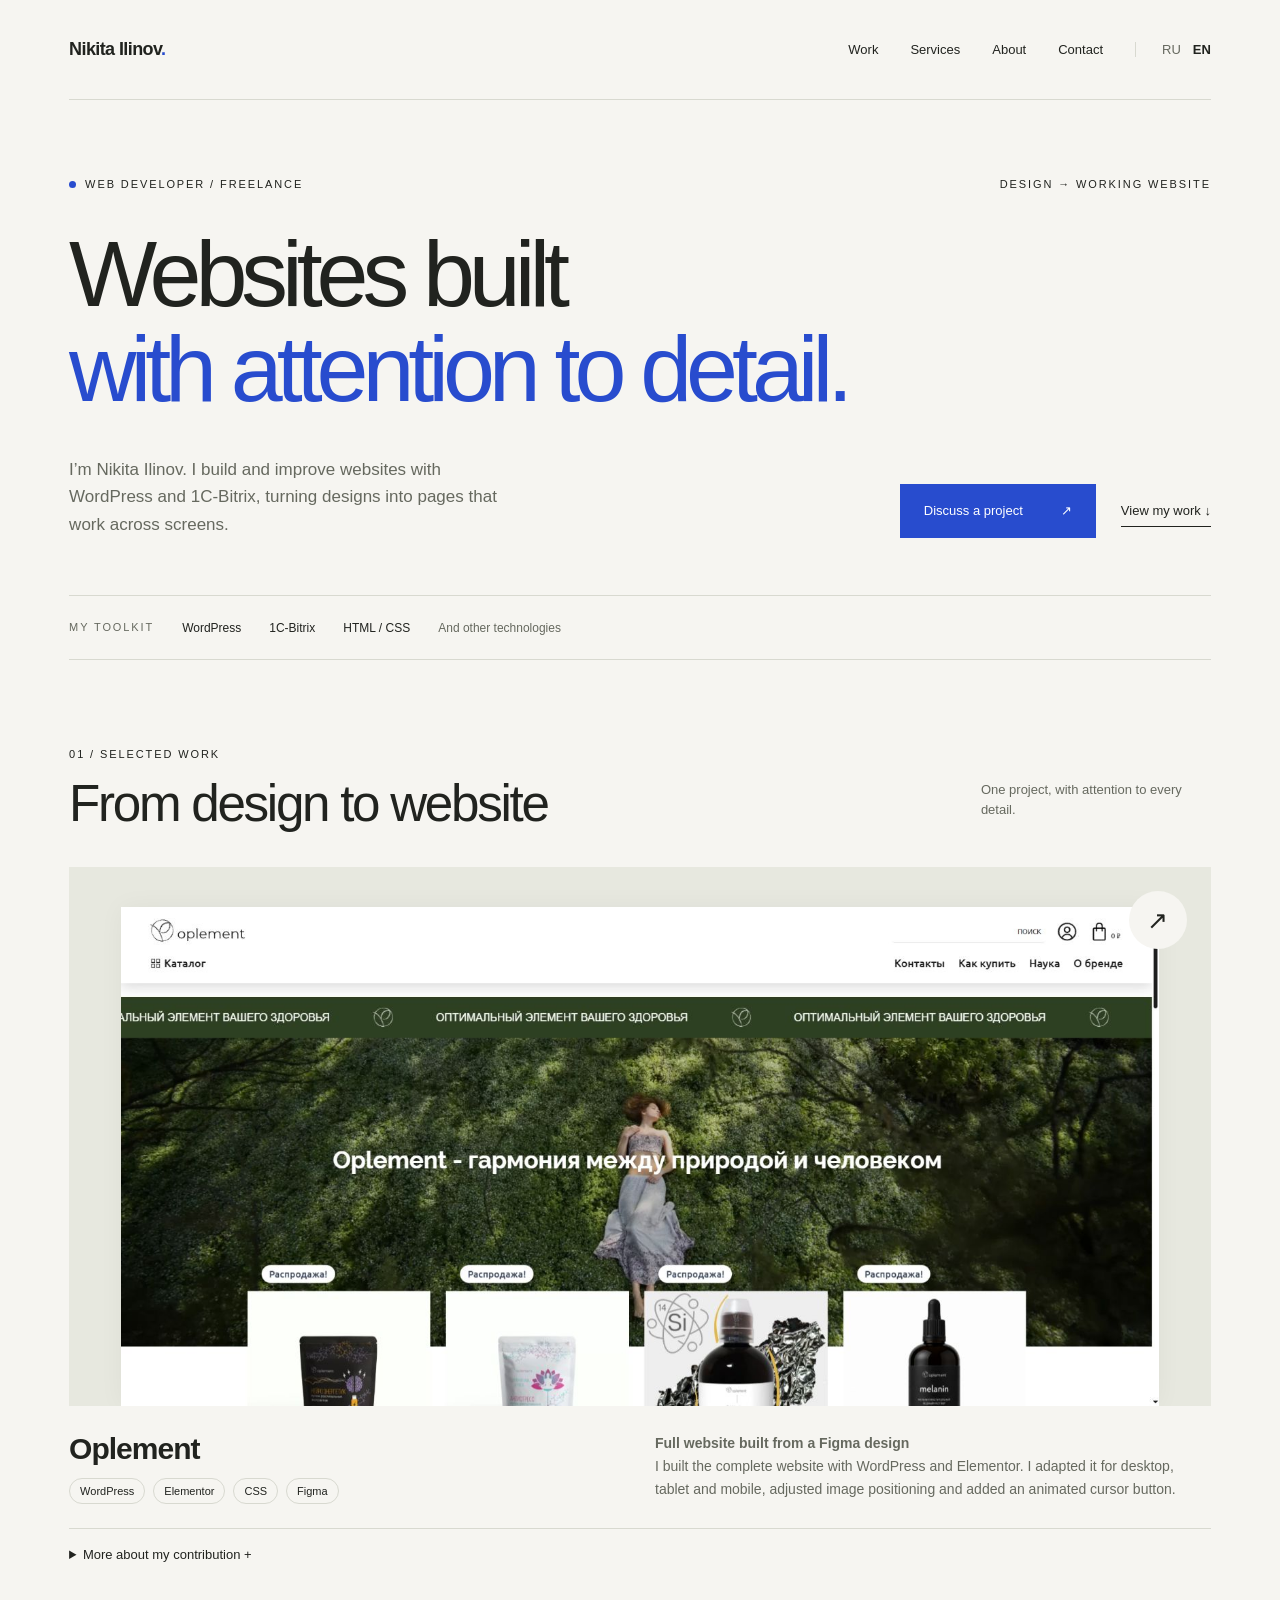
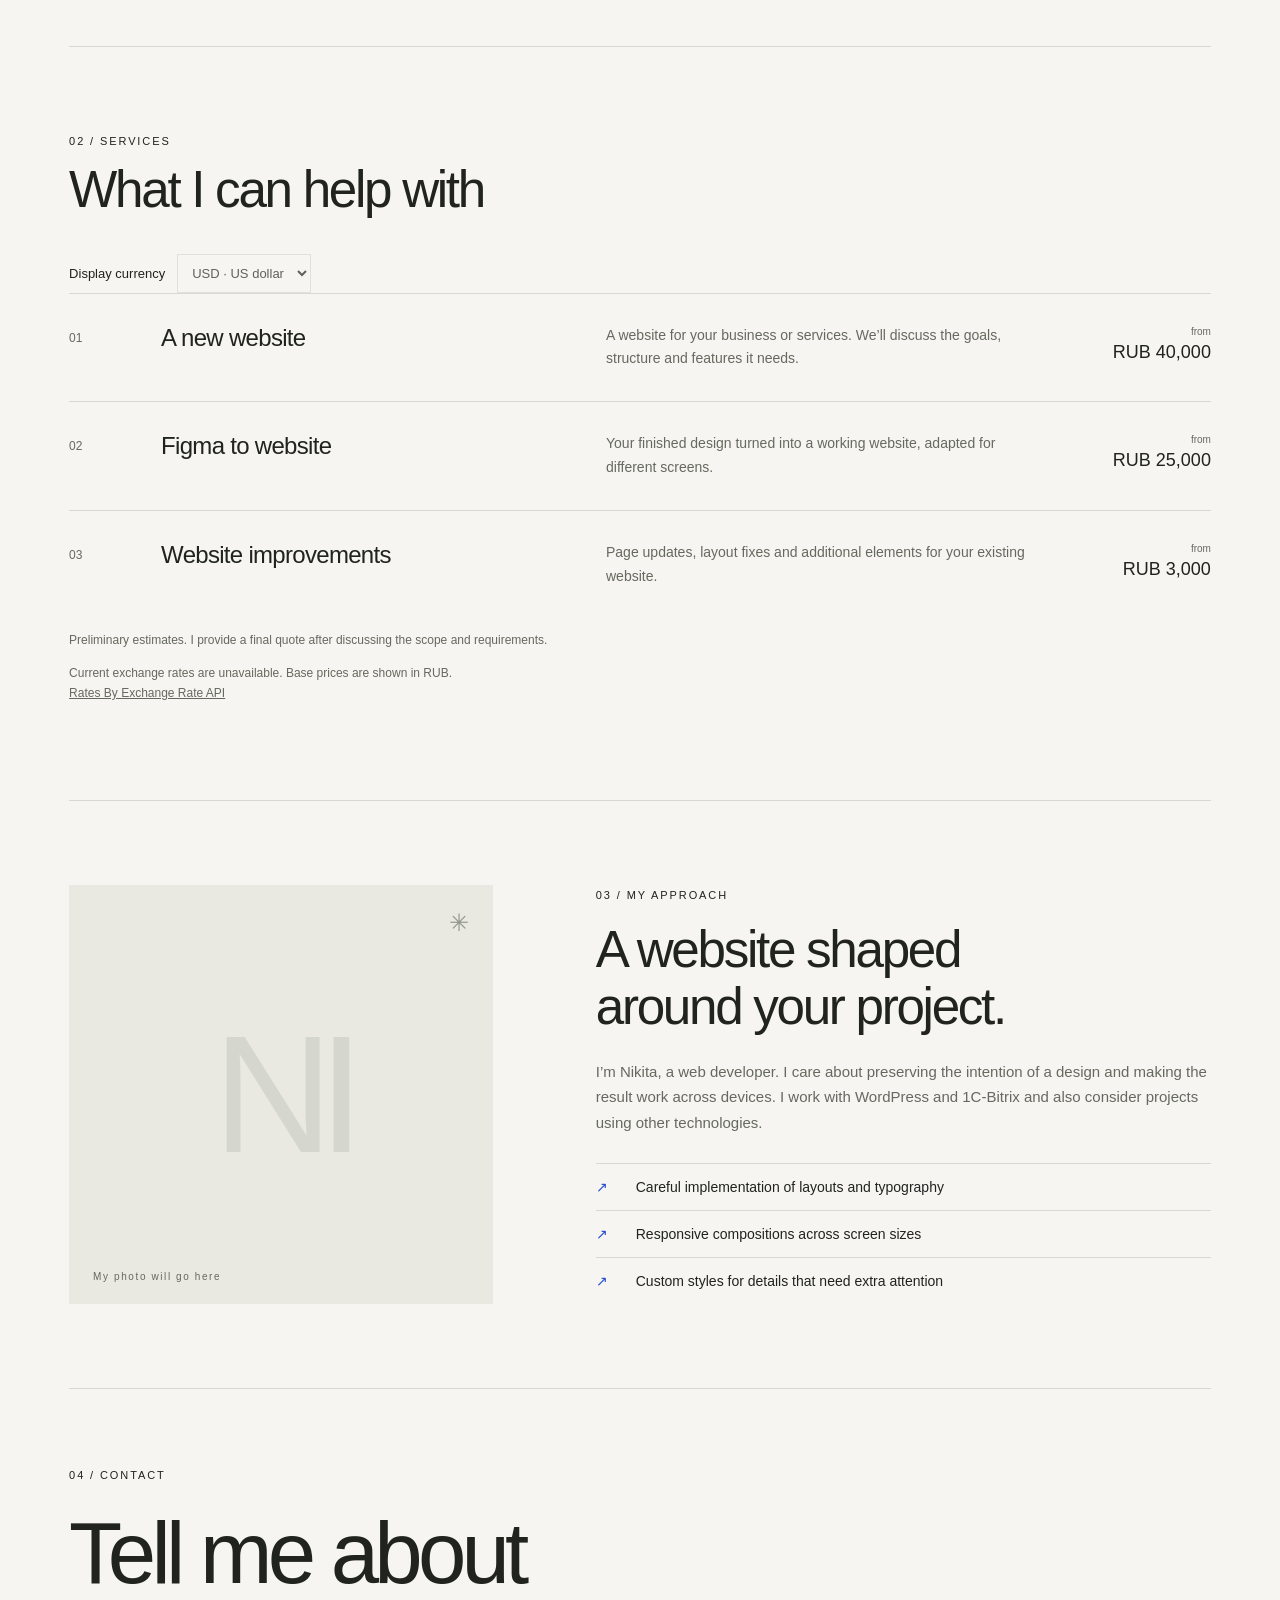
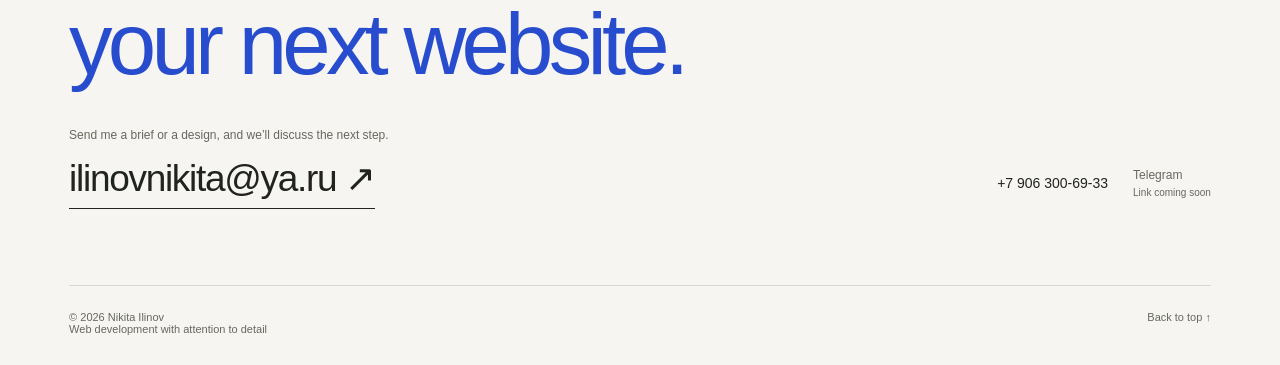
==== en/index.html @ e3206d45 "Add first bilingual portfolio version" ====
<!doctype html>
<html lang="en">
<head>
<meta charset="utf-8"><meta name="viewport" content="width=device-width, initial-scale=1">
<title>Nikita Ilinov — freelance web developer</title><meta name="description" content="Website development and improvements with WordPress and 1C-Bitrix. Figma to responsive websites. Selected work by Nikita Ilinov.">
<meta name="theme-color" content="#f6f5f1">
<link rel="canonical" href="https://nikitailinov18.github.io/en/">
<link rel="alternate" hreflang="ru" href="https://nikitailinov18.github.io/"><link rel="alternate" hreflang="en" href="https://nikitailinov18.github.io/en/"><link rel="alternate" hreflang="x-default" href="https://nikitailinov18.github.io/">
<link rel="icon" href="../assets/favicon.svg" type="image/svg+xml">
<link rel="stylesheet" href="../assets/style.css">
<meta property="og:title" content="Nikita Ilinov — freelance web developer"><meta property="og:description" content="Website development and improvements with WordPress and 1C-Bitrix. Figma to responsive websites. Selected work by Nikita Ilinov."><meta property="og:type" content="website"><meta property="og:url" content="https://nikitailinov18.github.io/en/">
<script type="module" src="../assets/app.mjs"></script>
</head>
<body id="top"><a class="skip" href="#main">Skip to content</a><div class="wrap">
<header><a class="brand" href="./">Nikita Ilinov<span>.</span></a>
<nav class="nav" aria-label="Main navigation"><a href="#work">Work</a><a href="#services">Services</a><a href="#about">About</a><a href="#contact">Contact</a>
<div class="language" aria-label="Language"><a href="../" lang="ru" hreflang="ru">RU</a><span aria-current="page">EN</span></div></nav></header>
<main id="main">
<div class="hero"><div class="hero-top"><span class="eyebrow"><i class="dot" aria-hidden="true"></i>Web developer / Freelance</span><span class="eyebrow">Design → working website</span></div>
<h1>Websites built<br><span>with attention to detail.</span></h1><div class="hero-bottom"><p class="intro">I’m Nikita Ilinov. I build and improve websites with WordPress and 1C-Bitrix, turning designs into pages that work across screens.</p><div class="actions"><a class="button" href="#contact">Discuss a project<span aria-hidden="true">↗</span></a><a class="text-link" href="#work">View my work ↓</a></div></div></div>
<div class="stack"><span class="eyebrow">My toolkit</span><strong>WordPress</strong><strong>1C-Bitrix</strong><strong>HTML / CSS</strong><span>And other technologies</span></div>
<section id="work"><div class="section-head"><div><span class="eyebrow">01 / Selected work</span><h2>From design to website</h2></div><p class="aside">One project, with attention to every detail.</p></div>
<a class="project-visual" href="https://oplement.ru/" target="_blank" rel="noopener noreferrer" aria-label="Visit the Oplement website"><img src="../assets/oplement-desktop.png" alt="Screenshot of the Oplement homepage" width="1526" height="733" loading="lazy"><span class="visit" aria-hidden="true">↗</span></a>
<div class="project-meta"><div><h3 class="project-name">Oplement</h3><div class="tags"><span class="tag">WordPress</span><span class="tag">Elementor</span><span class="tag">CSS</span><span class="tag">Figma</span></div></div><div><p><strong>Full website built from a Figma design</strong><br>I built the complete website with WordPress and Elementor. I adapted it for desktop, tablet and mobile, adjusted image positioning and added an animated cursor button.</p></div></div>
<details><summary>More about my contribution +</summary><p>The challenge was to reproduce the Figma design accurately in Elementor while maintaining the composition across screen sizes. I used custom CSS and Elementor settings to position photographs and style the details. My contribution was the implementation and responsive layout of the entire website; the design was supplied in Figma.</p><img src="../assets/oplement-mobile.png" alt="Oplement mobile layout" loading="lazy" width="390" height="844" style="display:block;width:195px;max-width:100%;height:auto;margin-top:20px"></details>
</section>
<section id="services"><div class="section-head"><div><span class="eyebrow">02 / Services</span><h2>What I can help with</h2></div></div>
<div class="rate-tools"><label for="currency">Display currency</label><select id="currency" disabled><option value="USD">USD · US dollar</option><option value="EUR">EUR · Euro</option></select></div>
<article class="service"><span class="num">01</span><h3>A new website</h3><p>A website for your business or services. We’ll discuss the goals, structure and features it needs.</p><div class="price"><small>from</small><span data-rub="40000">RUB 40,000</span></div></article><article class="service"><span class="num">02</span><h3>Figma to website</h3><p>Your finished design turned into a working website, adapted for different screens.</p><div class="price"><small>from</small><span data-rub="25000">RUB 25,000</span></div></article><article class="service"><span class="num">03</span><h3>Website improvements</h3><p>Page updates, layout fixes and additional elements for your existing website.</p><div class="price"><small>from</small><span data-rub="3000">RUB 3,000</span></div></article>
<p class="price-note">Preliminary estimates. I provide a final quote after discussing the scope and requirements.</p><p class="price-note"><span id="rate-status" role="status">Base prices in RUB. Currency conversion requires JavaScript.</span><br><a href="https://www.exchangerate-api.com" target="_blank" rel="noopener noreferrer">Rates By Exchange Rate API</a></p><noscript><p class="price-note">JavaScript is off. Base prices are shown in RUB; currency conversion is unavailable.</p></noscript>
</section>
<section id="about" class="about"><div class="portrait" role="img" aria-label="My photo will go here"><span class="portrait-mark" aria-hidden="true">✳</span><span class="portrait-label">My photo will go here</span></div><div><span class="eyebrow">03 / My approach</span><h2>A website shaped<br>around your project.</h2><p>I’m Nikita, a web developer. I care about preserving the intention of a design and making the result work across devices. I work with WordPress and 1C-Bitrix and also consider projects using other technologies.</p><div class="qualities"><div class="quality"><span aria-hidden="true">↗</span>Careful implementation of layouts and typography</div><div class="quality"><span aria-hidden="true">↗</span>Responsive compositions across screen sizes</div><div class="quality"><span aria-hidden="true">↗</span>Custom styles for details that need extra attention</div></div></div></section>
<section class="contact" id="contact"><span class="eyebrow">04 / Contact</span><h2>Tell me about<br><span>your next website.</span></h2><p class="price-note">Send me a brief or a design, and we’ll discuss the next step.</p><div class="contact-bottom"><a class="email" href="mailto:ilinovnikita@ya.ru">ilinovnikita@ya.ru ↗</a><div class="contact-links"><a href="tel:+79063006933">+7 906 300-69-33</a><span class="disabled" aria-disabled="true">Telegram<small>Link coming soon</small></span></div></div></section>
</main><footer><span>© 2026 Nikita Ilinov<br>Web development with attention to detail</span><a href="#top">Back to top ↑</a></footer></div></body></html>
---- assets/style.css ----
@font-face{font-family:Local;src:local('Arial');font-display:swap}
:root{--paper:#f6f5f1;--ink:#21231f;--muted:#66695f;--line:#d8d9d0;--blue:#284cce;--white:#fff;--pad:clamp(22px,5.4vw,86px)}
*{box-sizing:border-box}html{scroll-behavior:smooth;scroll-padding-top:24px}body{margin:0;background:var(--paper);color:var(--ink);font-family:Local,Arial,sans-serif;-webkit-font-smoothing:antialiased}a{color:inherit;text-decoration:none}button,select{font:inherit}a,button,select{ -webkit-tap-highlight-color:transparent}a:focus-visible,select:focus-visible,summary:focus-visible{outline:3px solid var(--blue);outline-offset:6px}a:hover{color:var(--blue)}::selection{background:#d4ddff}.skip{position:absolute;top:-80px;left:20px;background:white;padding:14px;z-index:10}.skip:focus{top:10px}.wrap{max-width:1600px;margin:auto;padding:0 var(--pad)}header{display:flex;align-items:center;justify-content:space-between;gap:20px;min-height:100px;border-bottom:1px solid var(--line)}.brand{font-size:18px;font-weight:700;letter-spacing:-.6px}.brand span{color:var(--blue)}.nav{display:flex;align-items:center;gap:32px;font-size:13px}.language{display:flex;gap:12px;border-left:1px solid var(--line);padding-left:26px}.language [aria-current]{font-weight:bold}.language a{color:var(--muted)}.eyebrow{font-size:11px;letter-spacing:1.9px;text-transform:uppercase;line-height:1.6}.hero{padding:76px 0 57px}.hero-top{display:flex;justify-content:space-between;gap:20px;margin-bottom:32px}.dot{display:inline-block;width:7px;height:7px;background:var(--blue);border-radius:50%;margin-right:9px}.hero h1{font-size:clamp(48px,7.3vw,108px);font-weight:500;line-height:1.02;letter-spacing:-.065em;max-width:1120px;margin:0}.hero h1 span{color:var(--blue)}.hero-bottom{margin-top:40px;display:grid;grid-template-columns:1fr 1fr;gap:32px;align-items:end}.intro{font-size:17px;line-height:1.6;max-width:440px;margin:0;color:var(--muted)}.actions{display:flex;gap:25px;align-items:center;justify-content:flex-end}.button{display:inline-flex;justify-content:space-between;gap:38px;align-items:center;background:var(--blue);color:white;padding:19px 24px;font-size:13px;min-height:54px}.button:hover{background:#1e3da9;color:white}.text-link{font-size:13px;border-bottom:1px solid var(--ink);padding:8px 0}.stack{display:flex;gap:28px;align-items:center;padding:23px 0;border-top:1px solid var(--line);border-bottom:1px solid var(--line);font-size:12px;color:var(--muted)}.stack strong{font-weight:500;color:var(--ink)}section{padding:84px 0;border-bottom:1px solid var(--line)}.section-head{display:flex;justify-content:space-between;align-items:end;gap:24px;margin-bottom:35px}.section-head h2{font-size:clamp(32px,4vw,56px);font-weight:400;letter-spacing:-.045em;margin:12px 0 0;line-height:1.1}.section-head .aside{font-size:13px;color:var(--muted);max-width:230px;line-height:1.5}.project-visual{display:block;background:#e7e8df;padding:40px 52px 0;overflow:hidden;position:relative}.project-visual img{display:block;width:100%;height:auto;box-shadow:0 0 24px #0000000b;transition:transform .4s}.project-visual:hover img{transform:translateY(-5px)}.project-visual .visit{position:absolute;right:24px;top:24px;background:var(--paper);border-radius:50%;height:58px;width:58px;display:grid;place-items:center;font-size:25px}.project-meta{display:grid;grid-template-columns:1fr 1fr;gap:30px;margin-top:26px}.project-name{font-size:30px;letter-spacing:-1px;margin:0 0 12px}.tags{display:flex;flex-wrap:wrap;gap:8px}.tag{font-size:11px;border:1px solid var(--line);border-radius:30px;padding:6px 10px}.project-meta p{font-size:14px;line-height:1.65;margin:0;color:var(--muted)}details{margin-top:24px;border-top:1px solid var(--line);padding-top:18px}summary{font-size:13px;cursor:pointer;width:fit-content}details p{font-size:14px;color:var(--muted);line-height:1.7;max-width:800px}.service{display:grid;grid-template-columns:70px 1fr 1fr 160px;gap:22px;padding:30px 0;border-top:1px solid var(--line);align-items:start}.service .num{font-size:12px;color:var(--muted);padding-top:7px}.service h3{font-size:24px;font-weight:400;letter-spacing:-.7px;margin:0}.service p{font-size:14px;line-height:1.7;color:var(--muted);margin:0}.price{font-size:18px;white-space:nowrap;text-align:right;line-height:1.5}.price small{display:block;font-size:10px;color:var(--muted)}.rate-tools{display:flex;align-items:center;gap:12px;font-size:13px}.rate-tools select{background:transparent;border:1px solid var(--line);padding:10px;color:var(--ink)}.price-note{font-size:12px;line-height:1.7;color:var(--muted);max-width:700px}.price-note a{text-decoration:underline}.about{display:grid;grid-template-columns:1fr 1.45fr;gap:clamp(35px,8vw,130px)}.portrait{min-height:400px;background:#e9e9e2;position:relative;display:grid;place-items:center;overflow:hidden}.portrait:before{content:'NI';font-size:clamp(90px,13vw,190px);font-weight:500;letter-spacing:-.09em;color:#d5d7ce}.portrait-label{position:absolute;bottom:22px;left:24px;font-size:10px;color:var(--muted);letter-spacing:1.6px}.portrait-mark{position:absolute;right:24px;top:24px;font-size:24px;color:#92988b}.about h2{font-size:clamp(32px,4vw,54px);font-weight:400;letter-spacing:-.045em;line-height:1.1;margin:18px 0 24px}.about p{font-size:15px;color:var(--muted);line-height:1.7}.qualities{margin-top:28px}.quality{padding:15px 0;border-top:1px solid var(--line);display:grid;grid-template-columns:25px 1fr;gap:15px;font-size:14px}.quality span{color:var(--blue)}.contact{padding:76px 0}.contact h2{font-weight:400;font-size:clamp(40px,6.8vw,92px);letter-spacing:-.055em;line-height:1.05;max-width:900px;margin:22px 0 35px}.contact h2 span{color:var(--blue)}.contact-bottom{display:flex;align-items:center;justify-content:space-between;gap:28px}.email{font-size:clamp(19px,3vw,37px);letter-spacing:-.035em;border-bottom:1px solid var(--ink);padding-bottom:8px}.contact-links{display:flex;gap:25px;align-items:center;font-size:14px;flex-wrap:wrap}.disabled{color:var(--muted);font-size:12px}.disabled small{display:block;margin-top:5px;font-size:10px}footer{display:flex;justify-content:space-between;gap:20px;padding:25px 0 30px;font-size:11px;color:var(--muted)}
@media(min-width:1600px){.hero h1{font-size:112px}}
@media(max-width:900px){.nav{gap:18px}.hero{padding-top:52px}.service{grid-template-columns:30px 1fr 1fr}.price{grid-column:2/-1;text-align:left;display:flex;gap:8px;align-items:center}.price small{display:inline}.about{gap:36px}.portrait{min-height:360px}.contact-bottom{align-items:flex-start;flex-direction:column}.actions{gap:18px}.button{gap:22px}.project-visual{padding:24px 24px 0}}
@media(max-width:620px){header{min-height:83px}.brand{font-size:16px}.nav>a{display:none}.language{padding-left:0;border:0}.hero{padding:40px 0 32px}.hero-top{margin-bottom:25px}.hero-top>.eyebrow:last-child{display:none}.hero h1{font-size:49px}.hero-bottom{grid-template-columns:1fr;margin-top:27px;gap:24px}.intro{font-size:15px}.actions{justify-content:flex-start;flex-wrap:wrap}.stack{gap:16px;flex-wrap:wrap;font-size:11px;line-height:1.5}.stack>.eyebrow{width:100%;font-size:9px}.section-head{align-items:start}.section-head .aside{display:none}section{padding:51px 0}.section-head{margin-bottom:25px}.project-visual{padding:18px 14px 0}.project-visual .visit{width:40px;height:40px;font-size:20px;right:12px;top:12px}.project-meta{grid-template-columns:1fr;gap:18px}.project-name{font-size:27px}.service{grid-template-columns:24px 1fr;gap:15px;padding:25px 0}.service h3{font-size:23px}.service p{grid-column:2}.price{grid-column:2;font-size:18px;flex-wrap:wrap}.about{grid-template-columns:1fr;gap:32px}.portrait{min-height:300px}.portrait:before{font-size:150px}.about h2{font-size:38px}.contact{padding:50px 0}.contact h2{font-size:43px}.contact-links{gap:22px}.email{font-size:25px}footer{font-size:10px;line-height:1.6}.rate-tools{margin-bottom:22px}.section-head h2{font-size:35px}}
@media(max-width:360px){.hero h1{font-size:40px}}
@media(prefers-reduced-motion:reduce){html{scroll-behavior:auto}*,*:before,*:after{transition:none!important}}
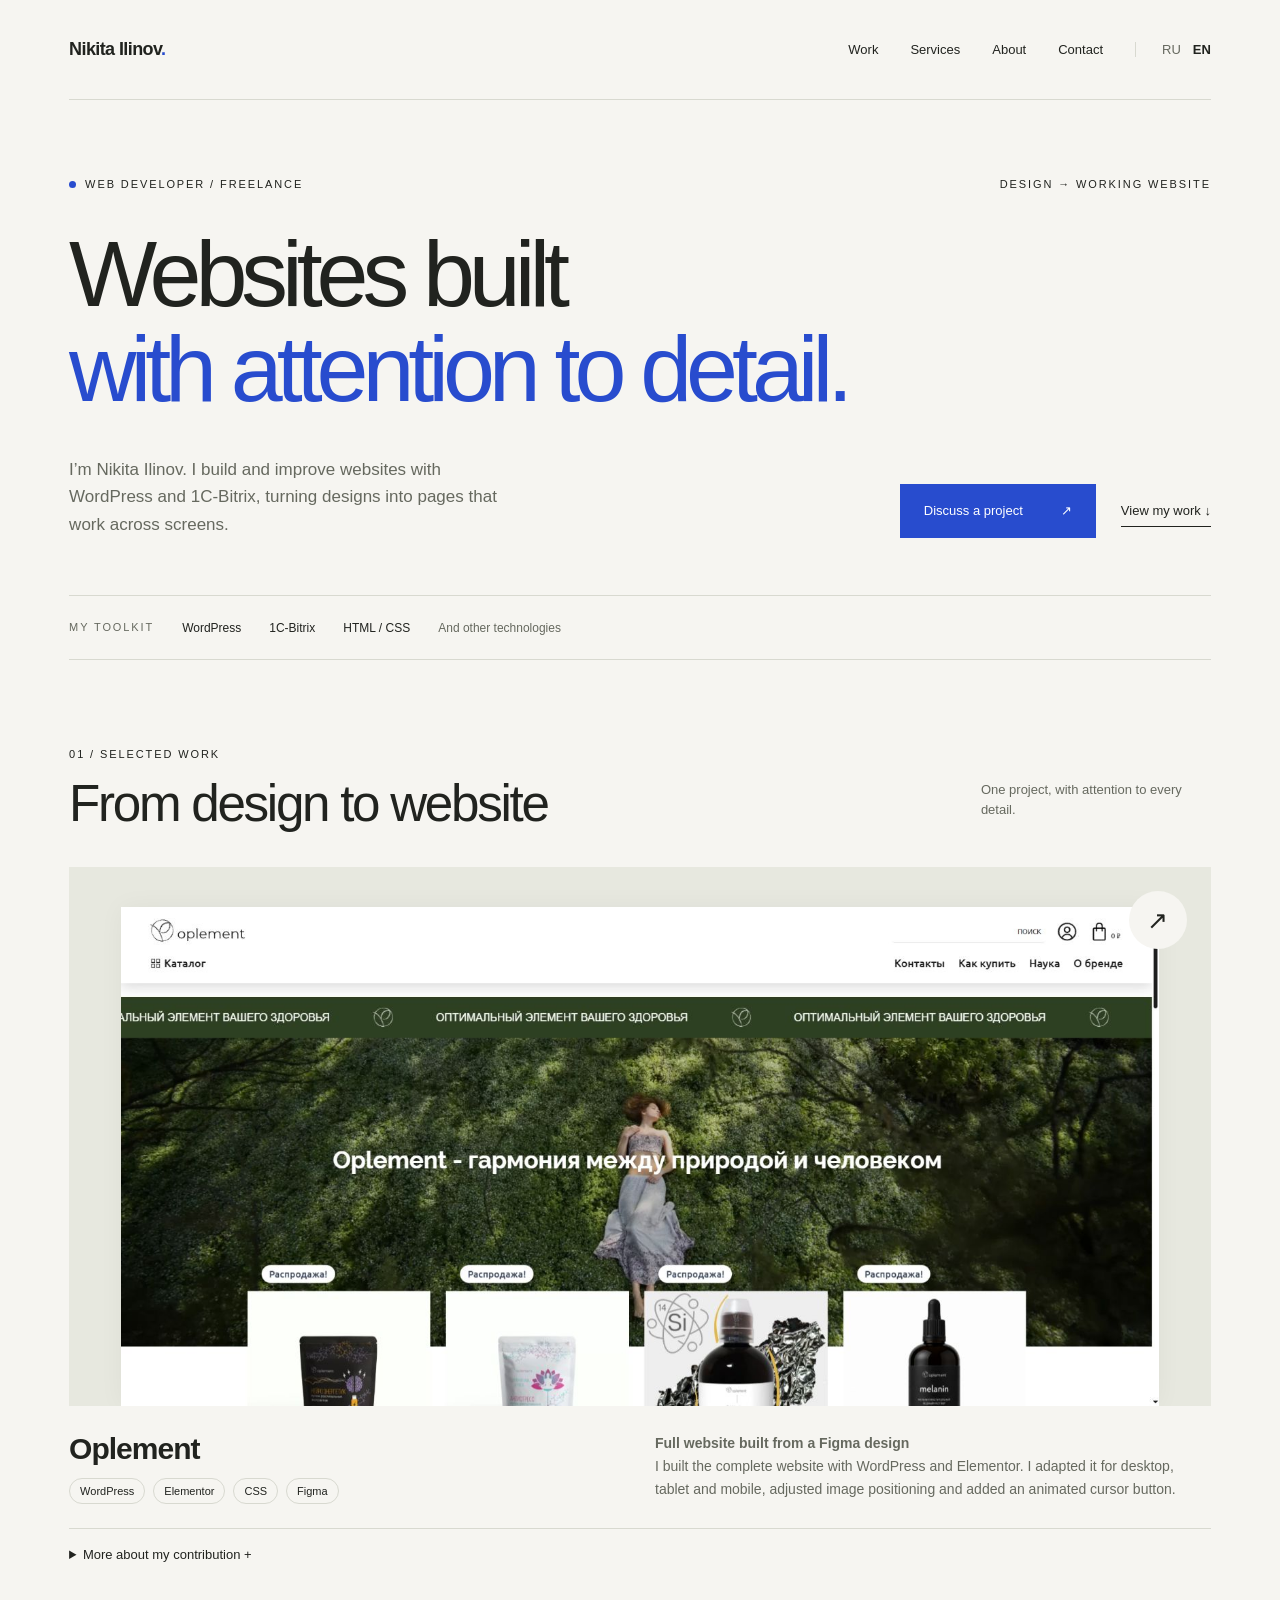
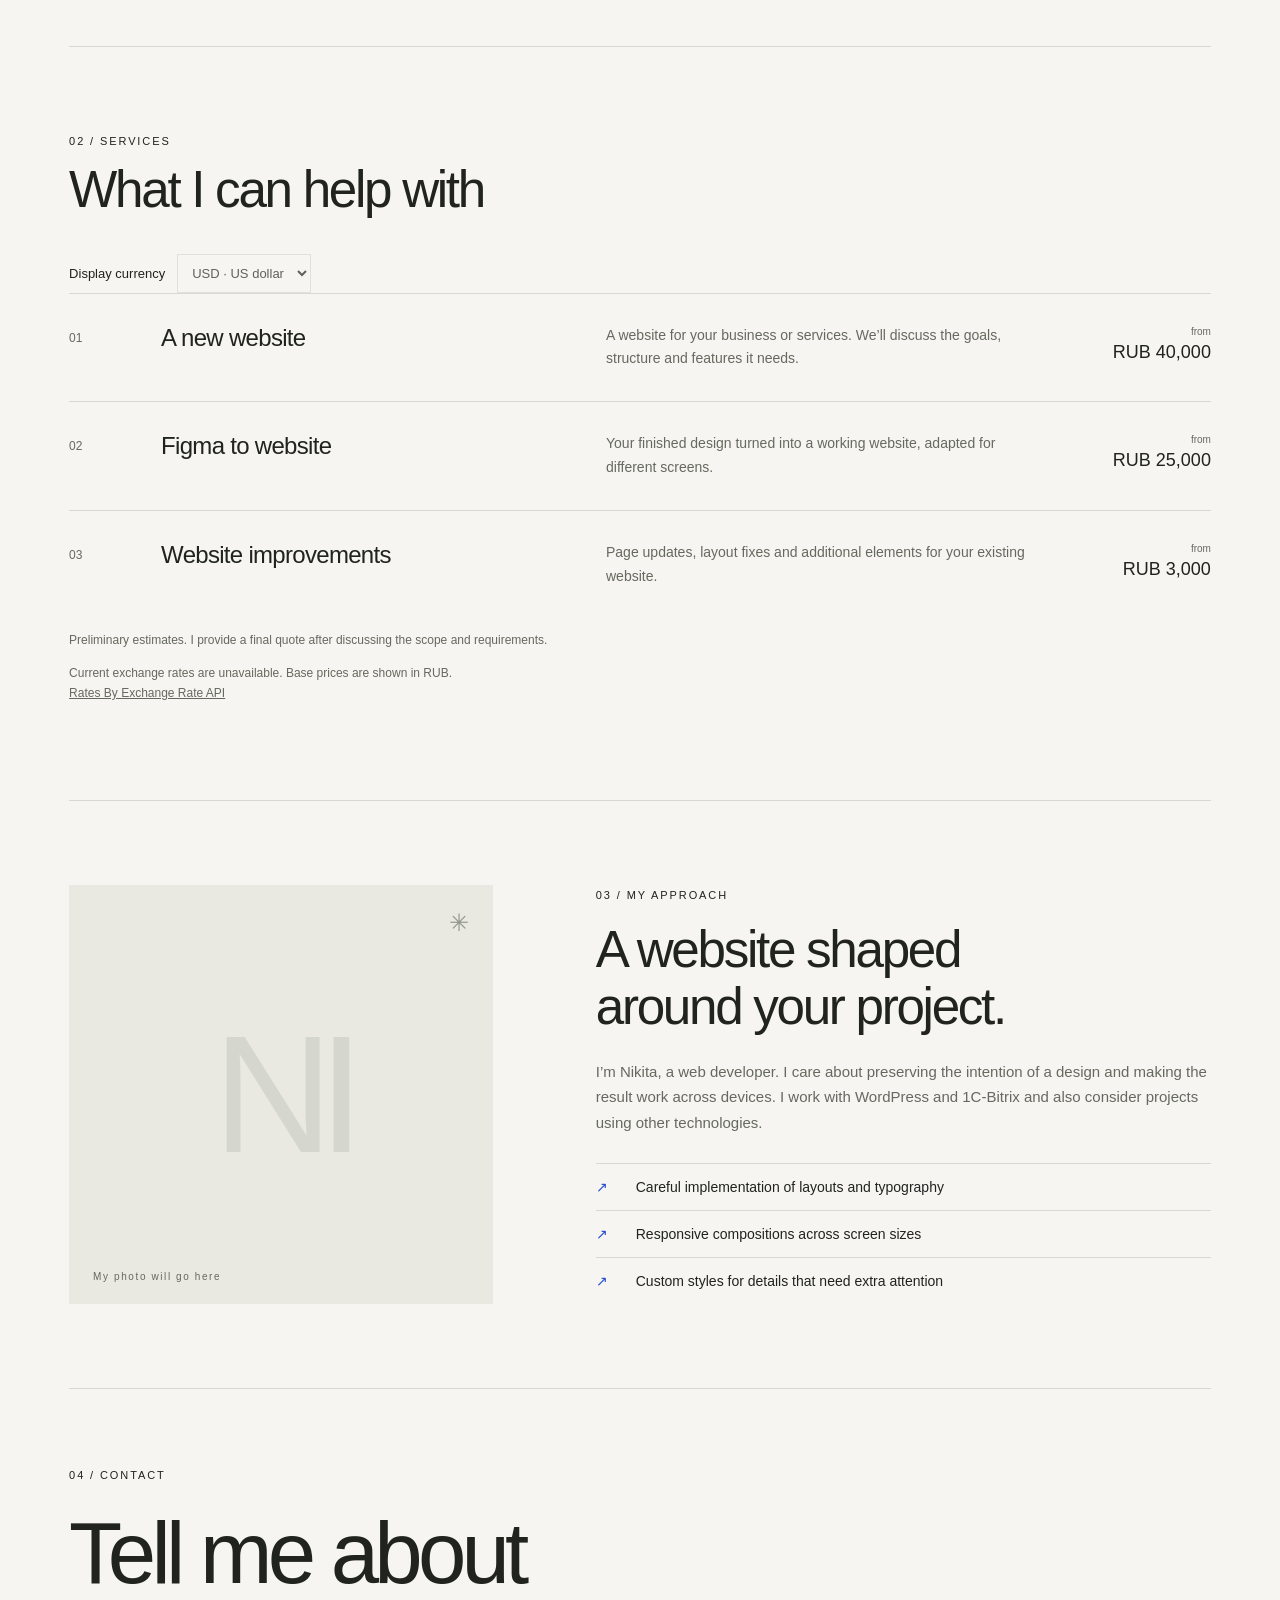
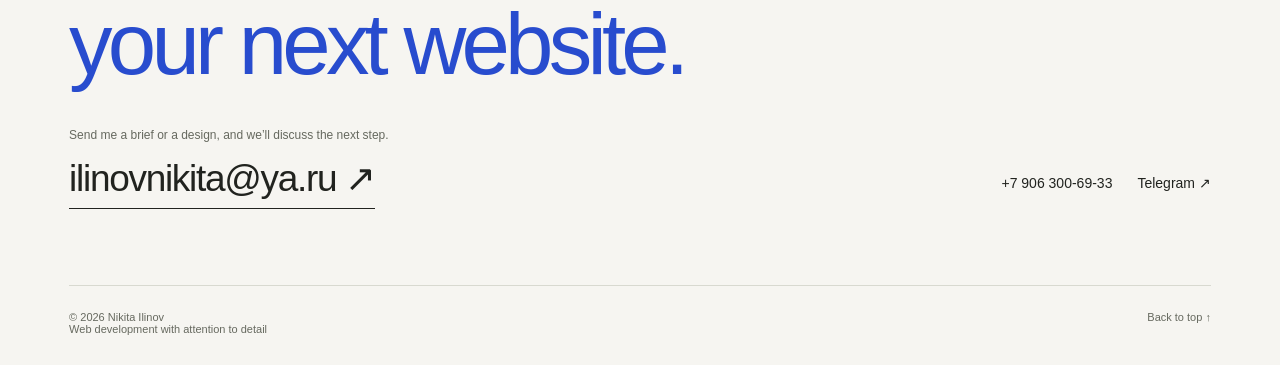
==== commit d2190e30: "Add Telegram contact in both languages" ====
--- a/en/index.html
+++ b/en/index.html
@@ -30,5 +30,5 @@
 <p class="price-note">Preliminary estimates. I provide a final quote after discussing the scope and requirements.</p><p class="price-note"><span id="rate-status" role="status">Base prices in RUB. Currency conversion requires JavaScript.</span><br><a href="https://www.exchangerate-api.com" target="_blank" rel="noopener noreferrer">Rates By Exchange Rate API</a></p><noscript><p class="price-note">JavaScript is off. Base prices are shown in RUB; currency conversion is unavailable.</p></noscript>
 </section>
 <section id="about" class="about"><div class="portrait" role="img" aria-label="My photo will go here"><span class="portrait-mark" aria-hidden="true">✳</span><span class="portrait-label">My photo will go here</span></div><div><span class="eyebrow">03 / My approach</span><h2>A website shaped<br>around your project.</h2><p>I’m Nikita, a web developer. I care about preserving the intention of a design and making the result work across devices. I work with WordPress and 1C-Bitrix and also consider projects using other technologies.</p><div class="qualities"><div class="quality"><span aria-hidden="true">↗</span>Careful implementation of layouts and typography</div><div class="quality"><span aria-hidden="true">↗</span>Responsive compositions across screen sizes</div><div class="quality"><span aria-hidden="true">↗</span>Custom styles for details that need extra attention</div></div></div></section>
-<section class="contact" id="contact"><span class="eyebrow">04 / Contact</span><h2>Tell me about<br><span>your next website.</span></h2><p class="price-note">Send me a brief or a design, and we’ll discuss the next step.</p><div class="contact-bottom"><a class="email" href="mailto:ilinovnikita@ya.ru">ilinovnikita@ya.ru ↗</a><div class="contact-links"><a href="tel:+79063006933">+7 906 300-69-33</a><span class="disabled" aria-disabled="true">Telegram<small>Link coming soon</small></span></div></div></section>
+<section class="contact" id="contact"><span class="eyebrow">04 / Contact</span><h2>Tell me about<br><span>your next website.</span></h2><p class="price-note">Send me a brief or a design, and we’ll discuss the next step.</p><div class="contact-bottom"><a class="email" href="mailto:ilinovnikita@ya.ru">ilinovnikita@ya.ru ↗</a><div class="contact-links"><a href="tel:+79063006933">+7 906 300-69-33</a><a href="https://t.me/Nikita_Ilinov" target="_blank" rel="noopener noreferrer">Telegram ↗</a></div></div></section>
 </main><footer><span>© 2026 Nikita Ilinov<br>Web development with attention to detail</span><a href="#top">Back to top ↑</a></footer></div></body></html>
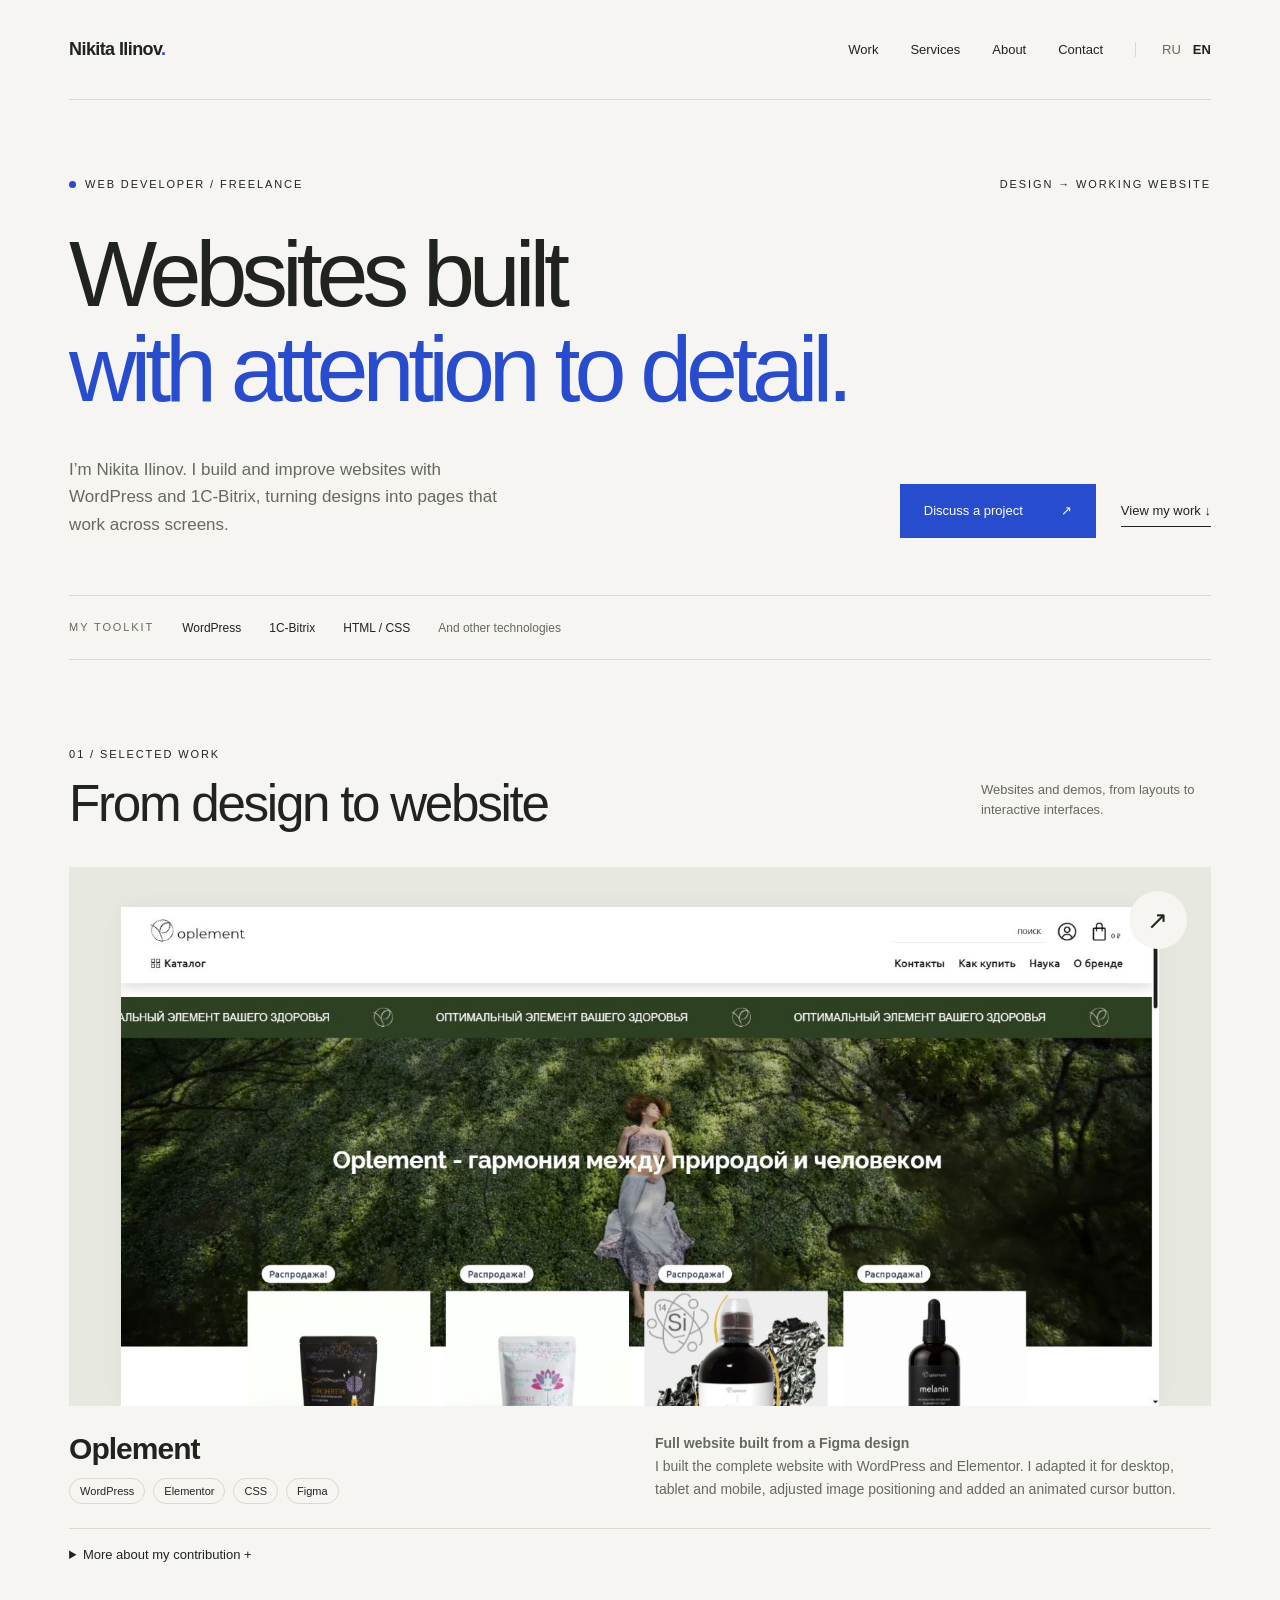
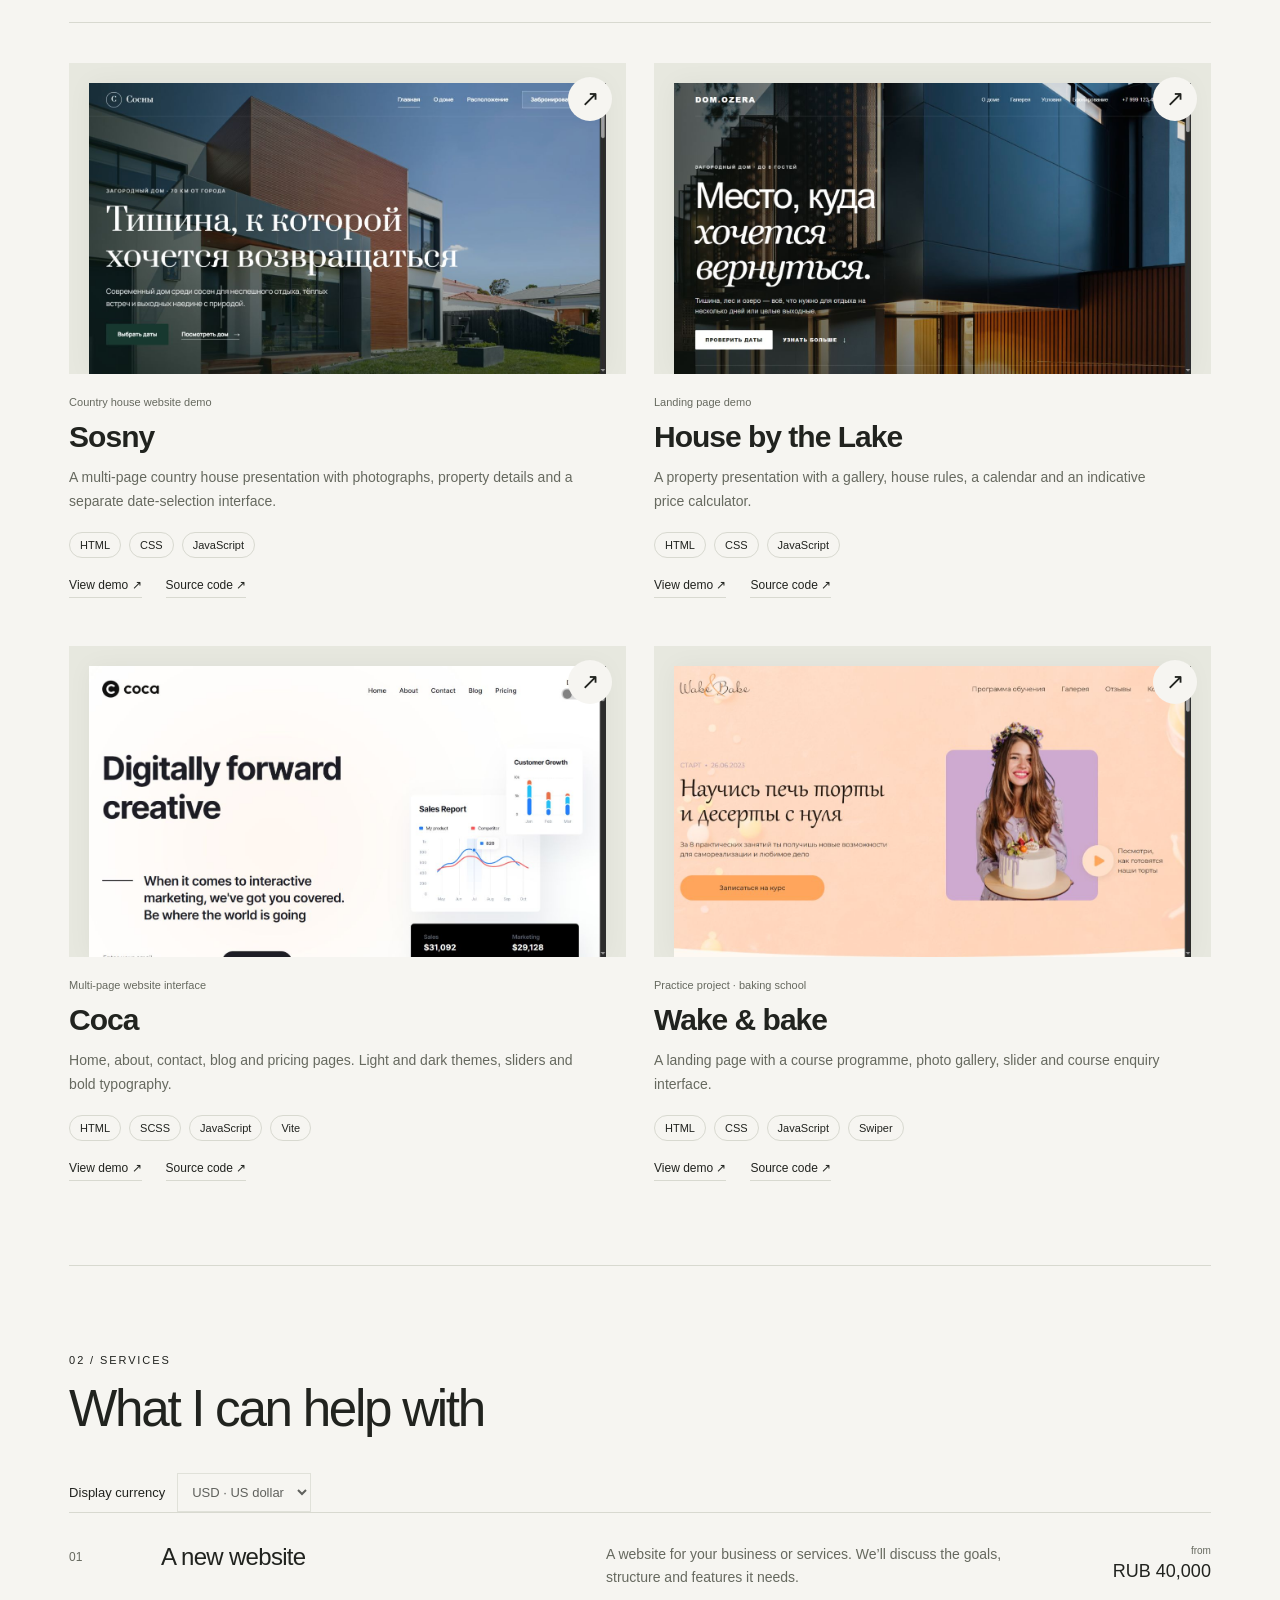
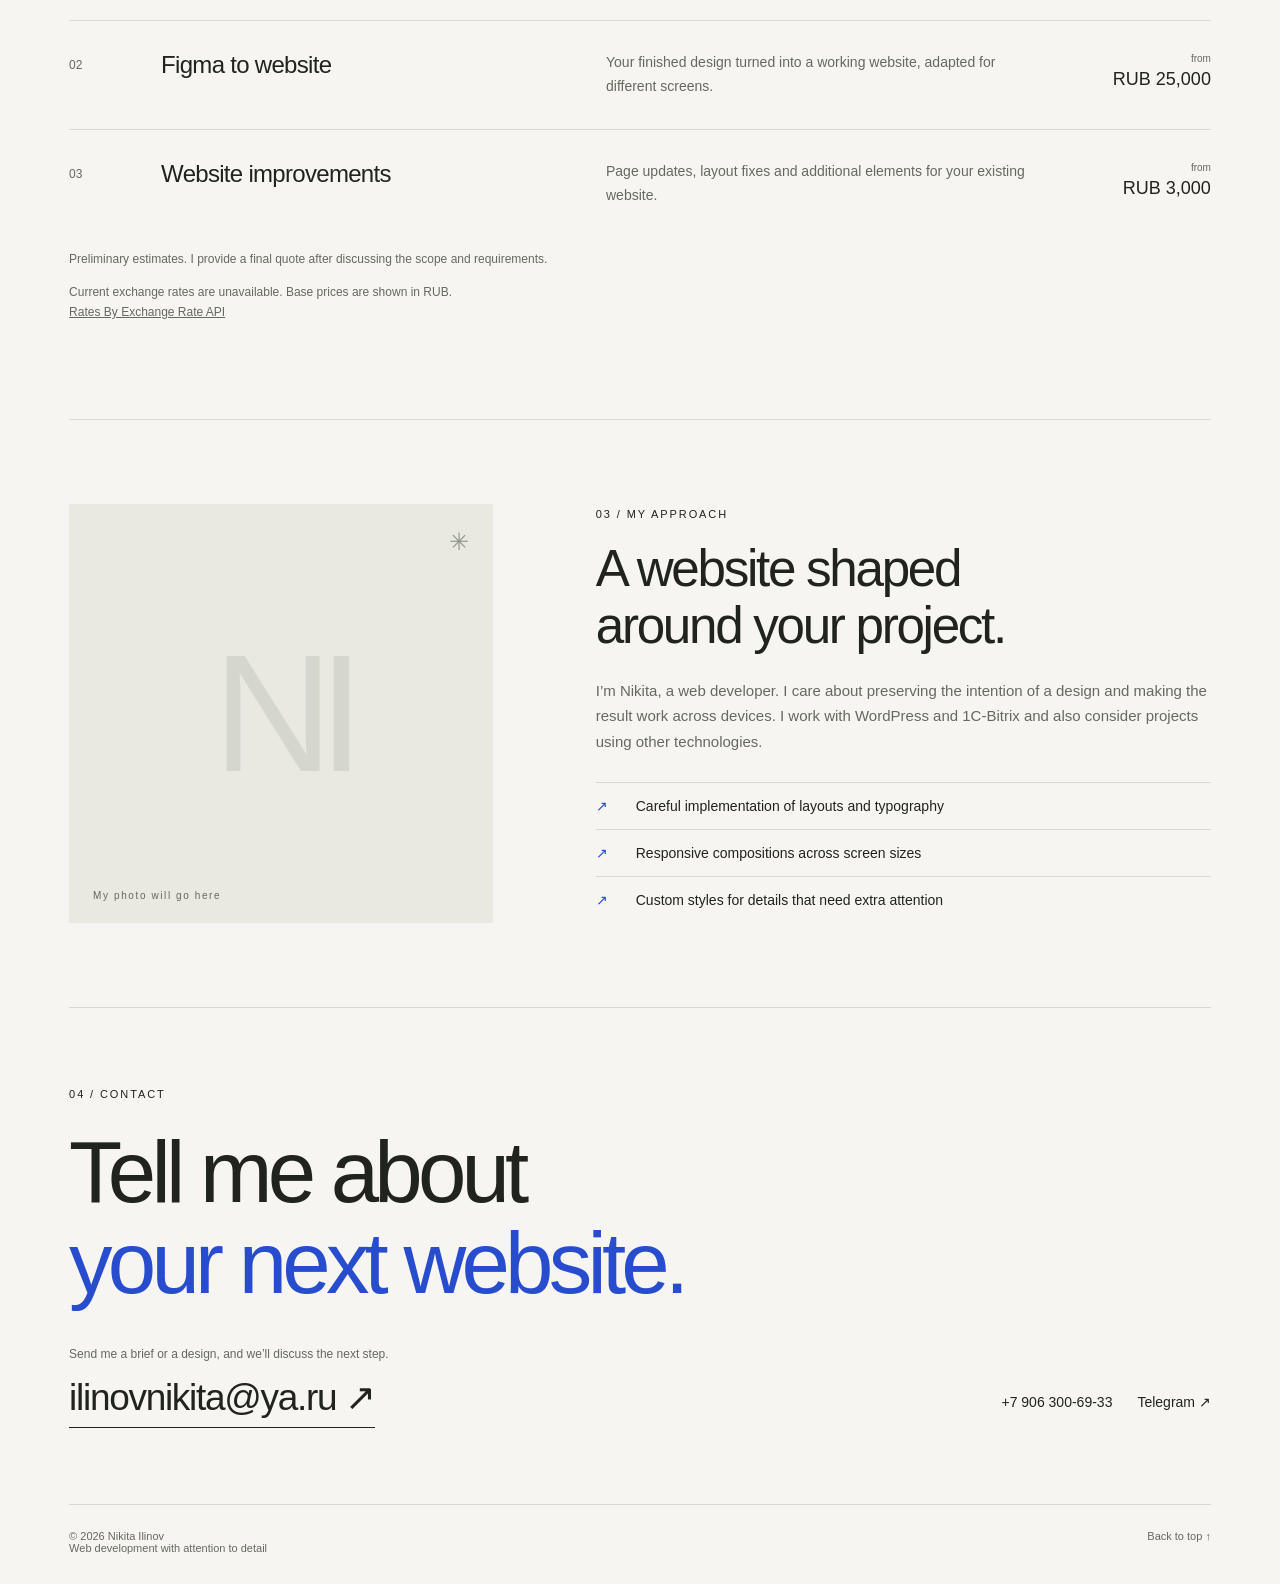
==== commit b565d68a: "Add four public website projects to bilingual portfolio" ====
--- a/en/index.html
+++ b/en/index.html
@@ -19,10 +19,16 @@
 <div class="hero"><div class="hero-top"><span class="eyebrow"><i class="dot" aria-hidden="true"></i>Web developer / Freelance</span><span class="eyebrow">Design → working website</span></div>
 <h1>Websites built<br><span>with attention to detail.</span></h1><div class="hero-bottom"><p class="intro">I’m Nikita Ilinov. I build and improve websites with WordPress and 1C-Bitrix, turning designs into pages that work across screens.</p><div class="actions"><a class="button" href="#contact">Discuss a project<span aria-hidden="true">↗</span></a><a class="text-link" href="#work">View my work ↓</a></div></div></div>
 <div class="stack"><span class="eyebrow">My toolkit</span><strong>WordPress</strong><strong>1C-Bitrix</strong><strong>HTML / CSS</strong><span>And other technologies</span></div>
-<section id="work"><div class="section-head"><div><span class="eyebrow">01 / Selected work</span><h2>From design to website</h2></div><p class="aside">One project, with attention to every detail.</p></div>
+<section id="work"><div class="section-head"><div><span class="eyebrow">01 / Selected work</span><h2>From design to website</h2></div><p class="aside">Websites and demos, from layouts to interactive interfaces.</p></div>
 <a class="project-visual" href="https://oplement.ru/" target="_blank" rel="noopener noreferrer" aria-label="Visit the Oplement website"><img src="../assets/oplement-desktop.png" alt="Screenshot of the Oplement homepage" width="1526" height="733" loading="lazy"><span class="visit" aria-hidden="true">↗</span></a>
 <div class="project-meta"><div><h3 class="project-name">Oplement</h3><div class="tags"><span class="tag">WordPress</span><span class="tag">Elementor</span><span class="tag">CSS</span><span class="tag">Figma</span></div></div><div><p><strong>Full website built from a Figma design</strong><br>I built the complete website with WordPress and Elementor. I adapted it for desktop, tablet and mobile, adjusted image positioning and added an animated cursor button.</p></div></div>
 <details><summary>More about my contribution +</summary><p>The challenge was to reproduce the Figma design accurately in Elementor while maintaining the composition across screen sizes. I used custom CSS and Elementor settings to position photographs and style the details. My contribution was the implementation and responsive layout of the entire website; the design was supplied in Figma.</p><img src="../assets/oplement-mobile.png" alt="Oplement mobile layout" loading="lazy" width="390" height="844" style="display:block;width:195px;max-width:100%;height:auto;margin-top:20px"></details>
+<div class="project-grid">
+<article class="project-card"><a class="project-visual" href="https://nikitailinov18.github.io/DomBrony/" target="_blank" rel="noopener noreferrer" aria-label="Open Sosny"><img src="../assets/dom-brony.jpg" alt="Screenshot of Sosny" width="1265" height="712" loading="lazy"><span class="visit" aria-hidden="true">↗</span></a><div class="card-copy"><p class="card-kind">Country house website demo</p><h3 class="project-name">Sosny</h3><p class="card-description">A multi-page country house presentation with photographs, property details and a separate date-selection interface.</p><div class="tags"><span class="tag">HTML</span><span class="tag">CSS</span><span class="tag">JavaScript</span></div><div class="card-links"><a href="https://nikitailinov18.github.io/DomBrony/" target="_blank" rel="noopener noreferrer">View demo ↗</a><a href="https://github.com/NikitaIlinov18/DomBrony" target="_blank" rel="noopener noreferrer">Source code ↗</a></div></div></article>
+<article class="project-card"><a class="project-visual" href="https://nikitailinov18.github.io/DomOzera/" target="_blank" rel="noopener noreferrer" aria-label="Open House by the Lake"><img src="../assets/dom-ozera.jpg" alt="Screenshot of House by the Lake" width="1265" height="712" loading="lazy"><span class="visit" aria-hidden="true">↗</span></a><div class="card-copy"><p class="card-kind">Landing page demo</p><h3 class="project-name">House by the Lake</h3><p class="card-description">A property presentation with a gallery, house rules, a calendar and an indicative price calculator.</p><div class="tags"><span class="tag">HTML</span><span class="tag">CSS</span><span class="tag">JavaScript</span></div><div class="card-links"><a href="https://nikitailinov18.github.io/DomOzera/" target="_blank" rel="noopener noreferrer">View demo ↗</a><a href="https://github.com/NikitaIlinov18/DomOzera" target="_blank" rel="noopener noreferrer">Source code ↗</a></div></div></article>
+<article class="project-card"><a class="project-visual" href="https://nikitailinov18.github.io/coca/" target="_blank" rel="noopener noreferrer" aria-label="Open Coca"><img src="../assets/coca.jpg" alt="Screenshot of Coca" width="1265" height="712" loading="lazy"><span class="visit" aria-hidden="true">↗</span></a><div class="card-copy"><p class="card-kind">Multi-page website interface</p><h3 class="project-name">Coca</h3><p class="card-description">Home, about, contact, blog and pricing pages. Light and dark themes, sliders and bold typography.</p><div class="tags"><span class="tag">HTML</span><span class="tag">SCSS</span><span class="tag">JavaScript</span><span class="tag">Vite</span></div><div class="card-links"><a href="https://nikitailinov18.github.io/coca/" target="_blank" rel="noopener noreferrer">View demo ↗</a><a href="https://github.com/NikitaIlinov18/coca" target="_blank" rel="noopener noreferrer">Source code ↗</a></div></div></article>
+<article class="project-card"><a class="project-visual" href="https://nikitailinov18.github.io/homework/wake-bake/index.html" target="_blank" rel="noopener noreferrer" aria-label="Open Wake & bake"><img src="../assets/wake-bake.jpg" alt="Screenshot of Wake & bake" width="1265" height="712" loading="lazy"><span class="visit" aria-hidden="true">↗</span></a><div class="card-copy"><p class="card-kind">Practice project · baking school</p><h3 class="project-name">Wake & bake</h3><p class="card-description">A landing page with a course programme, photo gallery, slider and course enquiry interface.</p><div class="tags"><span class="tag">HTML</span><span class="tag">CSS</span><span class="tag">JavaScript</span><span class="tag">Swiper</span></div><div class="card-links"><a href="https://nikitailinov18.github.io/homework/wake-bake/index.html" target="_blank" rel="noopener noreferrer">View demo ↗</a><a href="https://github.com/NikitaIlinov18/homework/tree/main/wake-bake" target="_blank" rel="noopener noreferrer">Source code ↗</a></div></div></article>
+</div>
 </section>
 <section id="services"><div class="section-head"><div><span class="eyebrow">02 / Services</span><h2>What I can help with</h2></div></div>
 <div class="rate-tools"><label for="currency">Display currency</label><select id="currency" disabled><option value="USD">USD · US dollar</option><option value="EUR">EUR · Euro</option></select></div>
--- a/assets/style.css
+++ b/assets/style.css
@@ -1,6 +1,8 @@
 @font-face{font-family:Local;src:local('Arial');font-display:swap}
 :root{--paper:#f6f5f1;--ink:#21231f;--muted:#66695f;--line:#d8d9d0;--blue:#284cce;--white:#fff;--pad:clamp(22px,5.4vw,86px)}
 *{box-sizing:border-box}html{scroll-behavior:smooth;scroll-padding-top:24px}body{margin:0;background:var(--paper);color:var(--ink);font-family:Local,Arial,sans-serif;-webkit-font-smoothing:antialiased}a{color:inherit;text-decoration:none}button,select{font:inherit}a,button,select{ -webkit-tap-highlight-color:transparent}a:focus-visible,select:focus-visible,summary:focus-visible{outline:3px solid var(--blue);outline-offset:6px}a:hover{color:var(--blue)}::selection{background:#d4ddff}.skip{position:absolute;top:-80px;left:20px;background:white;padding:14px;z-index:10}.skip:focus{top:10px}.wrap{max-width:1600px;margin:auto;padding:0 var(--pad)}header{display:flex;align-items:center;justify-content:space-between;gap:20px;min-height:100px;border-bottom:1px solid var(--line)}.brand{font-size:18px;font-weight:700;letter-spacing:-.6px}.brand span{color:var(--blue)}.nav{display:flex;align-items:center;gap:32px;font-size:13px}.language{display:flex;gap:12px;border-left:1px solid var(--line);padding-left:26px}.language [aria-current]{font-weight:bold}.language a{color:var(--muted)}.eyebrow{font-size:11px;letter-spacing:1.9px;text-transform:uppercase;line-height:1.6}.hero{padding:76px 0 57px}.hero-top{display:flex;justify-content:space-between;gap:20px;margin-bottom:32px}.dot{display:inline-block;width:7px;height:7px;background:var(--blue);border-radius:50%;margin-right:9px}.hero h1{font-size:clamp(48px,7.3vw,108px);font-weight:500;line-height:1.02;letter-spacing:-.065em;max-width:1120px;margin:0}.hero h1 span{color:var(--blue)}.hero-bottom{margin-top:40px;display:grid;grid-template-columns:1fr 1fr;gap:32px;align-items:end}.intro{font-size:17px;line-height:1.6;max-width:440px;margin:0;color:var(--muted)}.actions{display:flex;gap:25px;align-items:center;justify-content:flex-end}.button{display:inline-flex;justify-content:space-between;gap:38px;align-items:center;background:var(--blue);color:white;padding:19px 24px;font-size:13px;min-height:54px}.button:hover{background:#1e3da9;color:white}.text-link{font-size:13px;border-bottom:1px solid var(--ink);padding:8px 0}.stack{display:flex;gap:28px;align-items:center;padding:23px 0;border-top:1px solid var(--line);border-bottom:1px solid var(--line);font-size:12px;color:var(--muted)}.stack strong{font-weight:500;color:var(--ink)}section{padding:84px 0;border-bottom:1px solid var(--line)}.section-head{display:flex;justify-content:space-between;align-items:end;gap:24px;margin-bottom:35px}.section-head h2{font-size:clamp(32px,4vw,56px);font-weight:400;letter-spacing:-.045em;margin:12px 0 0;line-height:1.1}.section-head .aside{font-size:13px;color:var(--muted);max-width:230px;line-height:1.5}.project-visual{display:block;background:#e7e8df;padding:40px 52px 0;overflow:hidden;position:relative}.project-visual img{display:block;width:100%;height:auto;box-shadow:0 0 24px #0000000b;transition:transform .4s}.project-visual:hover img{transform:translateY(-5px)}.project-visual .visit{position:absolute;right:24px;top:24px;background:var(--paper);border-radius:50%;height:58px;width:58px;display:grid;place-items:center;font-size:25px}.project-meta{display:grid;grid-template-columns:1fr 1fr;gap:30px;margin-top:26px}.project-name{font-size:30px;letter-spacing:-1px;margin:0 0 12px}.tags{display:flex;flex-wrap:wrap;gap:8px}.tag{font-size:11px;border:1px solid var(--line);border-radius:30px;padding:6px 10px}.project-meta p{font-size:14px;line-height:1.65;margin:0;color:var(--muted)}details{margin-top:24px;border-top:1px solid var(--line);padding-top:18px}summary{font-size:13px;cursor:pointer;width:fit-content}details p{font-size:14px;color:var(--muted);line-height:1.7;max-width:800px}.service{display:grid;grid-template-columns:70px 1fr 1fr 160px;gap:22px;padding:30px 0;border-top:1px solid var(--line);align-items:start}.service .num{font-size:12px;color:var(--muted);padding-top:7px}.service h3{font-size:24px;font-weight:400;letter-spacing:-.7px;margin:0}.service p{font-size:14px;line-height:1.7;color:var(--muted);margin:0}.price{font-size:18px;white-space:nowrap;text-align:right;line-height:1.5}.price small{display:block;font-size:10px;color:var(--muted)}.rate-tools{display:flex;align-items:center;gap:12px;font-size:13px}.rate-tools select{background:transparent;border:1px solid var(--line);padding:10px;color:var(--ink)}.price-note{font-size:12px;line-height:1.7;color:var(--muted);max-width:700px}.price-note a{text-decoration:underline}.about{display:grid;grid-template-columns:1fr 1.45fr;gap:clamp(35px,8vw,130px)}.portrait{min-height:400px;background:#e9e9e2;position:relative;display:grid;place-items:center;overflow:hidden}.portrait:before{content:'NI';font-size:clamp(90px,13vw,190px);font-weight:500;letter-spacing:-.09em;color:#d5d7ce}.portrait-label{position:absolute;bottom:22px;left:24px;font-size:10px;color:var(--muted);letter-spacing:1.6px}.portrait-mark{position:absolute;right:24px;top:24px;font-size:24px;color:#92988b}.about h2{font-size:clamp(32px,4vw,54px);font-weight:400;letter-spacing:-.045em;line-height:1.1;margin:18px 0 24px}.about p{font-size:15px;color:var(--muted);line-height:1.7}.qualities{margin-top:28px}.quality{padding:15px 0;border-top:1px solid var(--line);display:grid;grid-template-columns:25px 1fr;gap:15px;font-size:14px}.quality span{color:var(--blue)}.contact{padding:76px 0}.contact h2{font-weight:400;font-size:clamp(40px,6.8vw,92px);letter-spacing:-.055em;line-height:1.05;max-width:900px;margin:22px 0 35px}.contact h2 span{color:var(--blue)}.contact-bottom{display:flex;align-items:center;justify-content:space-between;gap:28px}.email{font-size:clamp(19px,3vw,37px);letter-spacing:-.035em;border-bottom:1px solid var(--ink);padding-bottom:8px}.contact-links{display:flex;gap:25px;align-items:center;font-size:14px;flex-wrap:wrap}.disabled{color:var(--muted);font-size:12px}.disabled small{display:block;margin-top:5px;font-size:10px}footer{display:flex;justify-content:space-between;gap:20px;padding:25px 0 30px;font-size:11px;color:var(--muted)}
+.project-grid{display:grid;grid-template-columns:repeat(2,minmax(0,1fr));gap:48px 28px;margin-top:60px;padding-top:40px;border-top:1px solid var(--line)}.project-card{min-width:0}.project-card .project-visual{padding:20px 20px 0}.project-card .project-visual img{aspect-ratio:1265/712;object-fit:cover}.project-card .visit{width:44px;height:44px;font-size:22px;right:14px;top:14px}.card-copy{padding-top:20px}.card-kind{font-size:11px;color:var(--muted);line-height:1.5;margin:0 0 10px}.card-description{font-size:14px;line-height:1.7;color:var(--muted);margin:0 0 18px;max-width:520px}.card-links{display:flex;flex-wrap:wrap;gap:24px;margin-top:20px;font-size:12px}.card-links a{border-bottom:1px solid var(--line);padding-bottom:5px}
+@media(max-width:620px){.project-grid{grid-template-columns:1fr;gap:35px;margin-top:40px;padding-top:30px}.project-card .project-visual{padding:14px 14px 0}}
 @media(min-width:1600px){.hero h1{font-size:112px}}
 @media(max-width:900px){.nav{gap:18px}.hero{padding-top:52px}.service{grid-template-columns:30px 1fr 1fr}.price{grid-column:2/-1;text-align:left;display:flex;gap:8px;align-items:center}.price small{display:inline}.about{gap:36px}.portrait{min-height:360px}.contact-bottom{align-items:flex-start;flex-direction:column}.actions{gap:18px}.button{gap:22px}.project-visual{padding:24px 24px 0}}
 @media(max-width:620px){header{min-height:83px}.brand{font-size:16px}.nav>a{display:none}.language{padding-left:0;border:0}.hero{padding:40px 0 32px}.hero-top{margin-bottom:25px}.hero-top>.eyebrow:last-child{display:none}.hero h1{font-size:49px}.hero-bottom{grid-template-columns:1fr;margin-top:27px;gap:24px}.intro{font-size:15px}.actions{justify-content:flex-start;flex-wrap:wrap}.stack{gap:16px;flex-wrap:wrap;font-size:11px;line-height:1.5}.stack>.eyebrow{width:100%;font-size:9px}.section-head{align-items:start}.section-head .aside{display:none}section{padding:51px 0}.section-head{margin-bottom:25px}.project-visual{padding:18px 14px 0}.project-visual .visit{width:40px;height:40px;font-size:20px;right:12px;top:12px}.project-meta{grid-template-columns:1fr;gap:18px}.project-name{font-size:27px}.service{grid-template-columns:24px 1fr;gap:15px;padding:25px 0}.service h3{font-size:23px}.service p{grid-column:2}.price{grid-column:2;font-size:18px;flex-wrap:wrap}.about{grid-template-columns:1fr;gap:32px}.portrait{min-height:300px}.portrait:before{font-size:150px}.about h2{font-size:38px}.contact{padding:50px 0}.contact h2{font-size:43px}.contact-links{gap:22px}.email{font-size:25px}footer{font-size:10px;line-height:1.6}.rate-tools{margin-bottom:22px}.section-head h2{font-size:35px}}
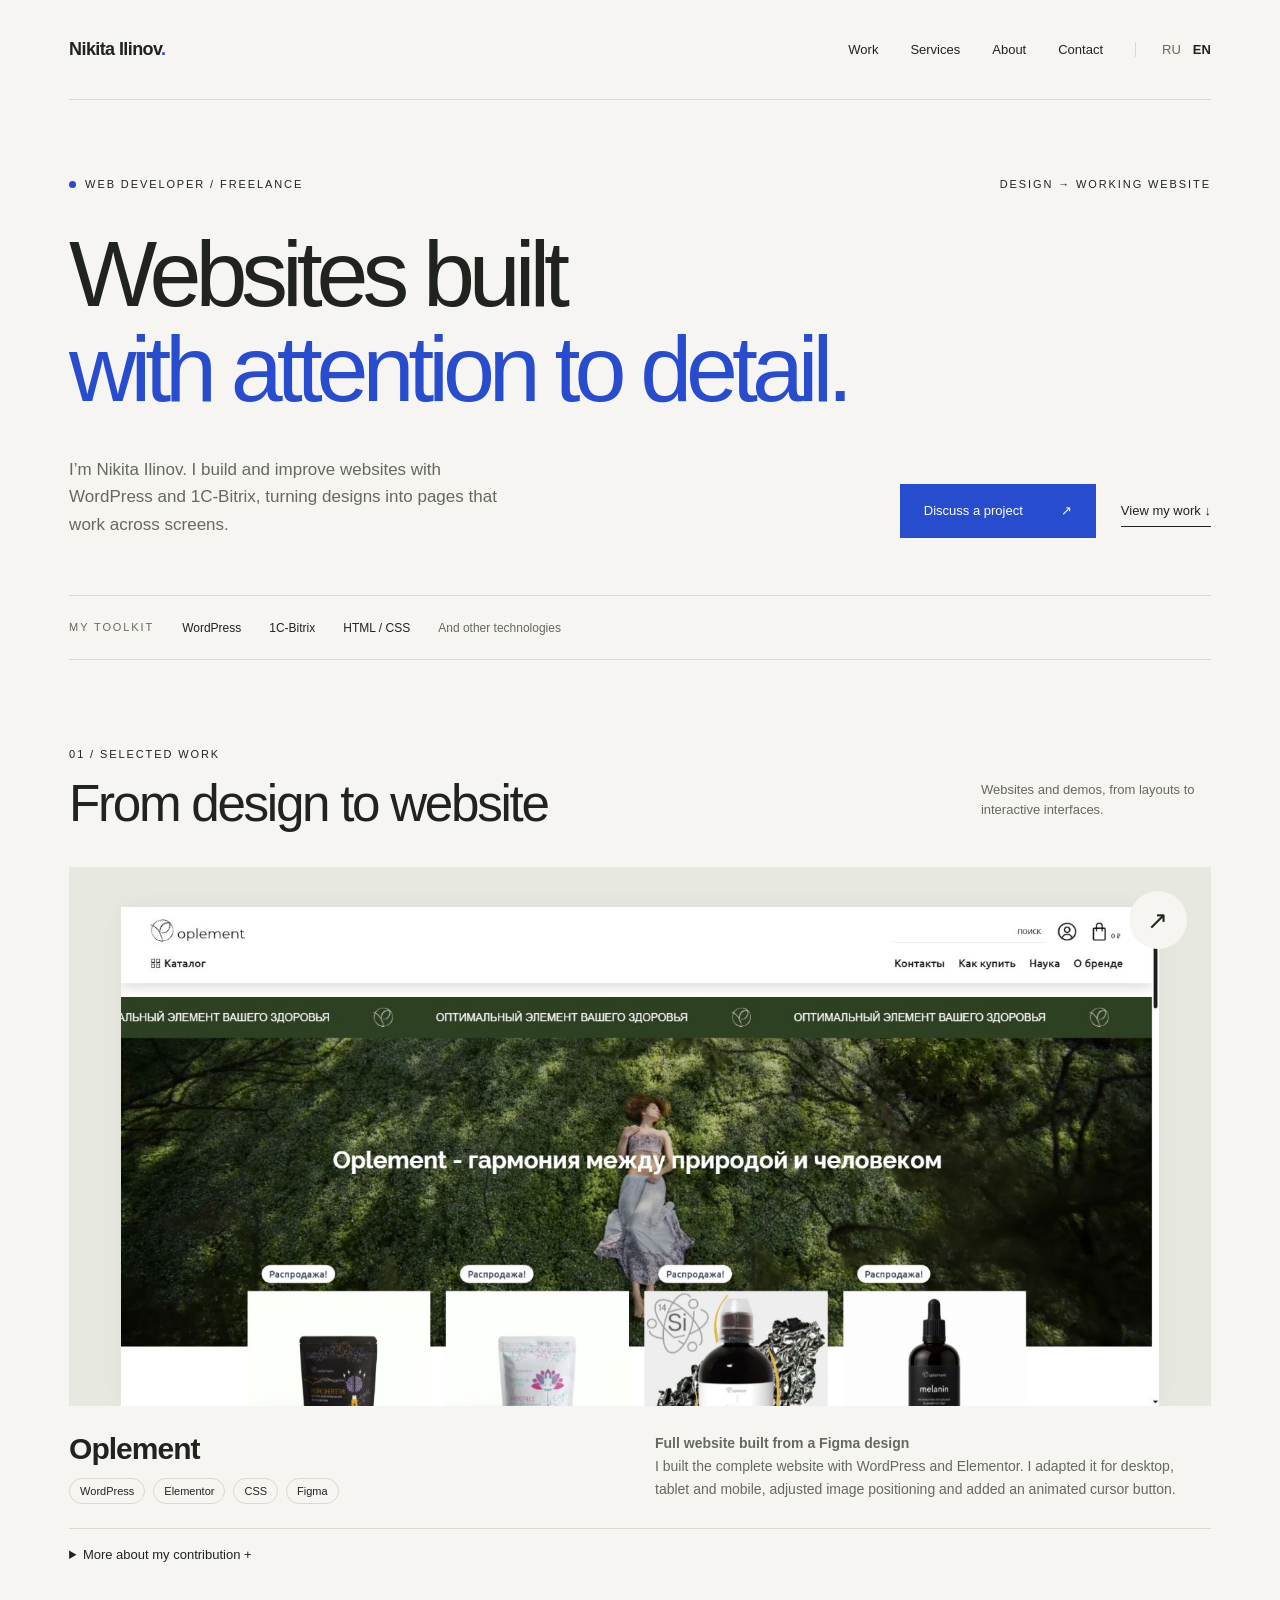
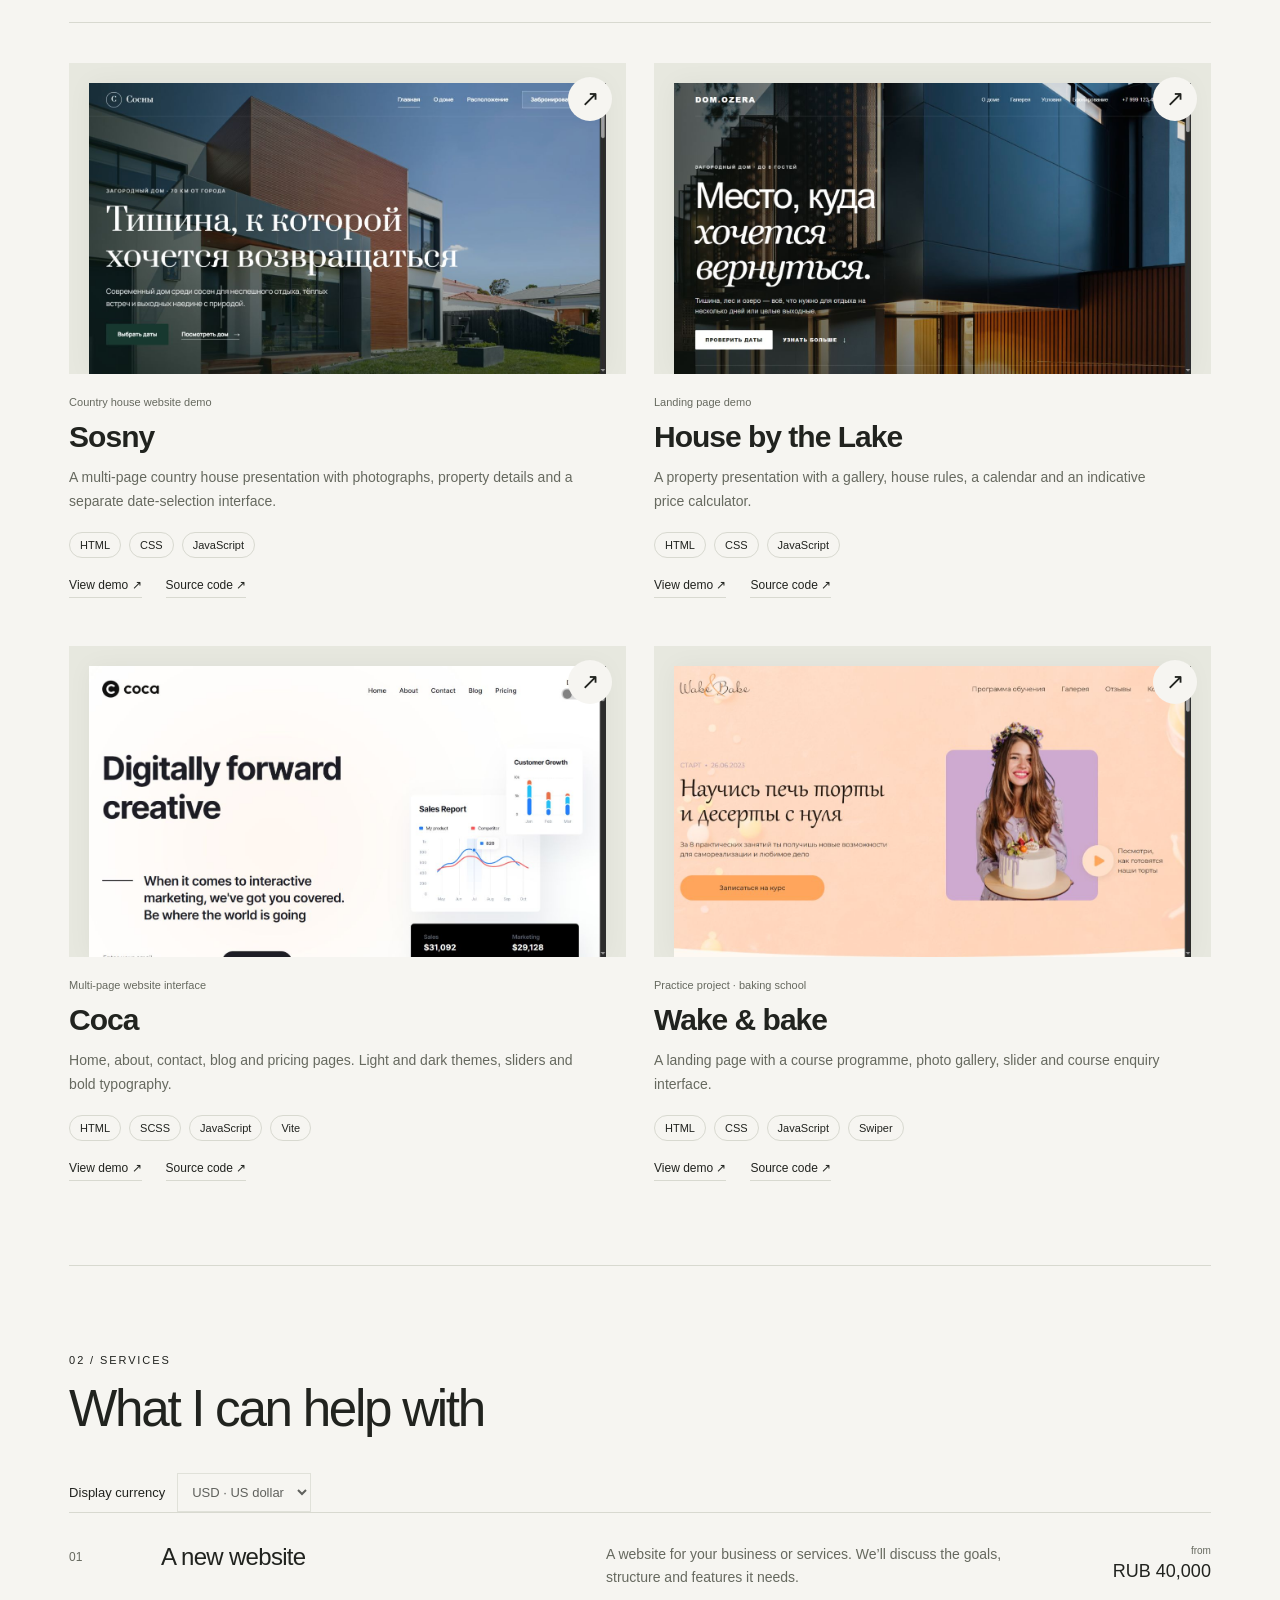
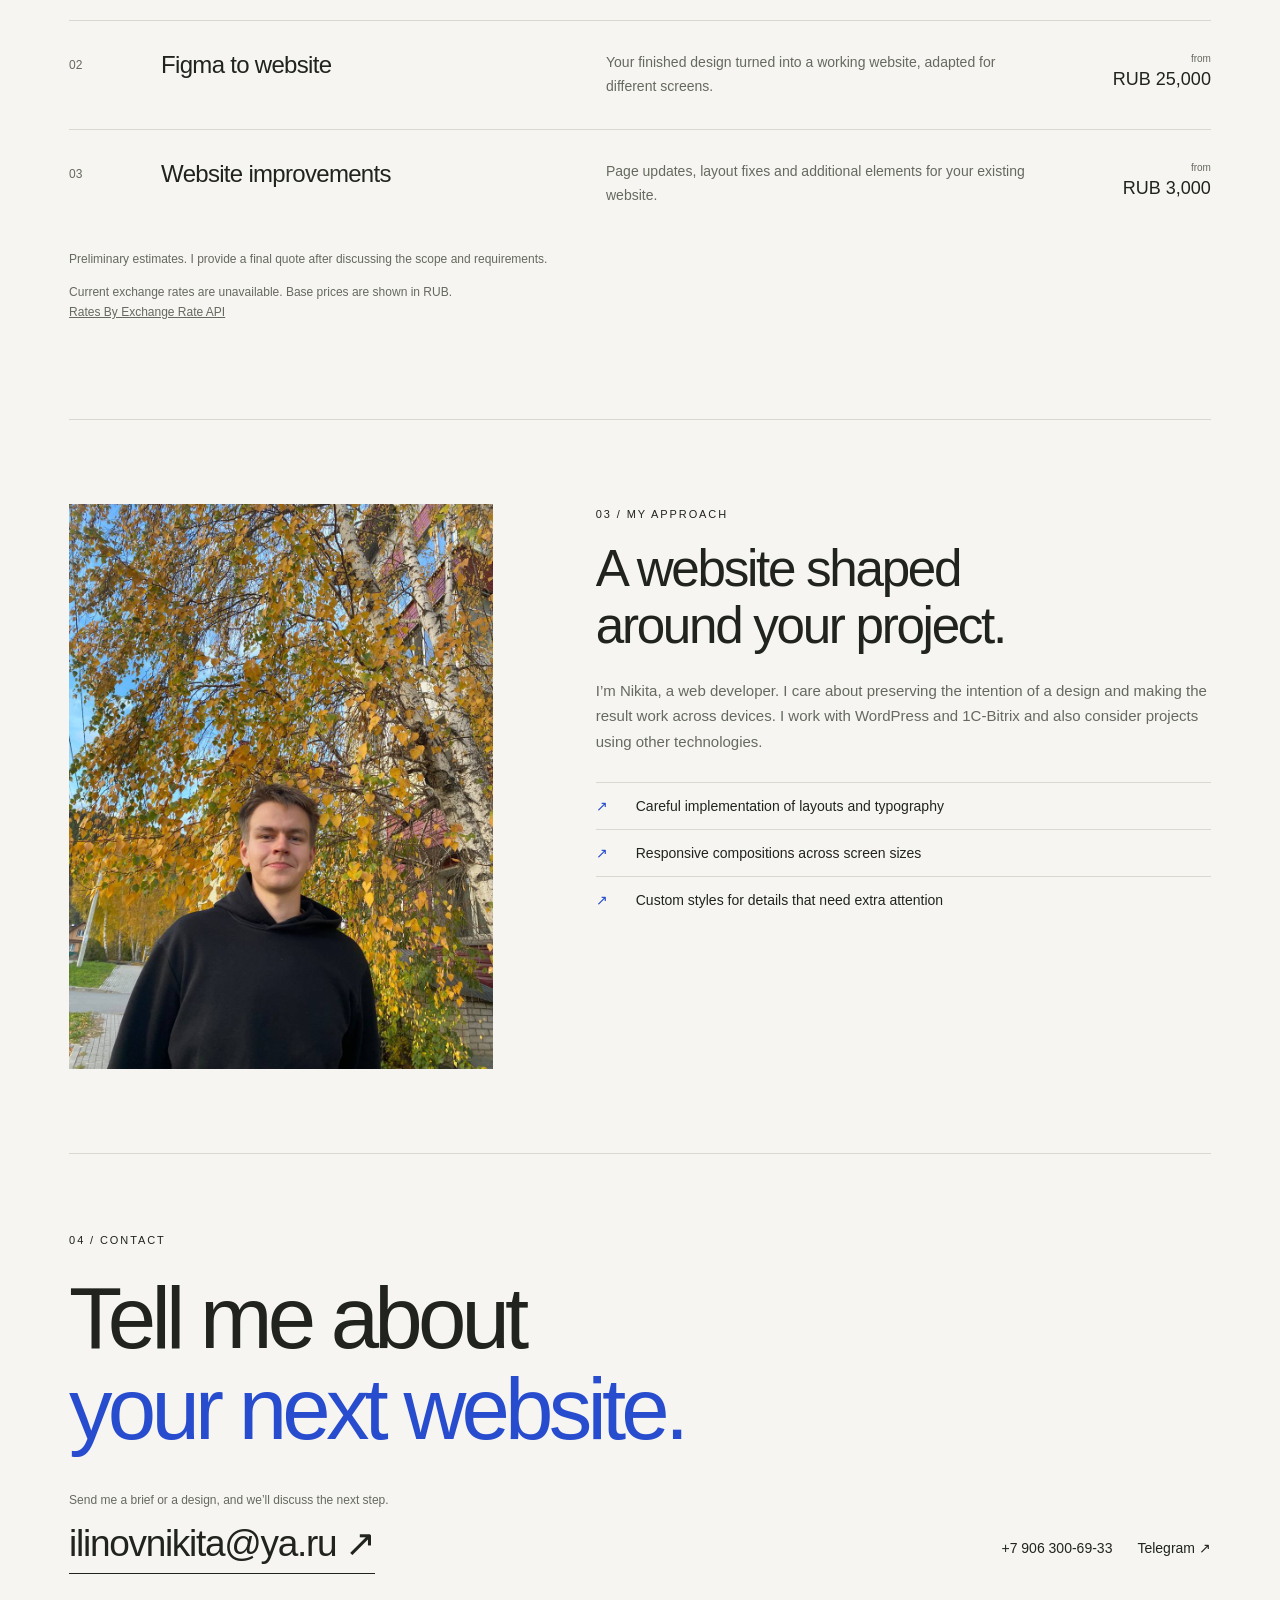
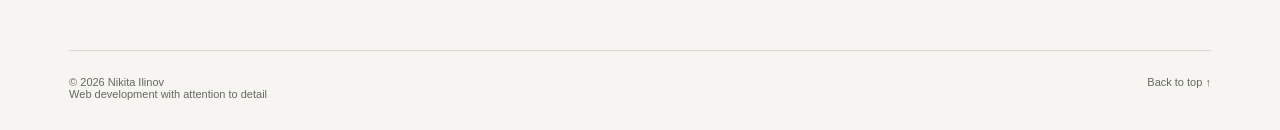
==== commit cf5bb7f1: "Add Nikita portrait to both language versions" ====
--- a/en/index.html
+++ b/en/index.html
@@ -35,6 +35,6 @@
 <article class="service"><span class="num">01</span><h3>A new website</h3><p>A website for your business or services. We’ll discuss the goals, structure and features it needs.</p><div class="price"><small>from</small><span data-rub="40000">RUB 40,000</span></div></article><article class="service"><span class="num">02</span><h3>Figma to website</h3><p>Your finished design turned into a working website, adapted for different screens.</p><div class="price"><small>from</small><span data-rub="25000">RUB 25,000</span></div></article><article class="service"><span class="num">03</span><h3>Website improvements</h3><p>Page updates, layout fixes and additional elements for your existing website.</p><div class="price"><small>from</small><span data-rub="3000">RUB 3,000</span></div></article>
 <p class="price-note">Preliminary estimates. I provide a final quote after discussing the scope and requirements.</p><p class="price-note"><span id="rate-status" role="status">Base prices in RUB. Currency conversion requires JavaScript.</span><br><a href="https://www.exchangerate-api.com" target="_blank" rel="noopener noreferrer">Rates By Exchange Rate API</a></p><noscript><p class="price-note">JavaScript is off. Base prices are shown in RUB; currency conversion is unavailable.</p></noscript>
 </section>
-<section id="about" class="about"><div class="portrait" role="img" aria-label="My photo will go here"><span class="portrait-mark" aria-hidden="true">✳</span><span class="portrait-label">My photo will go here</span></div><div><span class="eyebrow">03 / My approach</span><h2>A website shaped<br>around your project.</h2><p>I’m Nikita, a web developer. I care about preserving the intention of a design and making the result work across devices. I work with WordPress and 1C-Bitrix and also consider projects using other technologies.</p><div class="qualities"><div class="quality"><span aria-hidden="true">↗</span>Careful implementation of layouts and typography</div><div class="quality"><span aria-hidden="true">↗</span>Responsive compositions across screen sizes</div><div class="quality"><span aria-hidden="true">↗</span>Custom styles for details that need extra attention</div></div></div></section>
+<section id="about" class="about"><div class="portrait"><img src="../assets/nikita-ilinov.jpg" alt="Nikita Ilinov" width="960" height="1280" loading="lazy"></div><div><span class="eyebrow">03 / My approach</span><h2>A website shaped<br>around your project.</h2><p>I’m Nikita, a web developer. I care about preserving the intention of a design and making the result work across devices. I work with WordPress and 1C-Bitrix and also consider projects using other technologies.</p><div class="qualities"><div class="quality"><span aria-hidden="true">↗</span>Careful implementation of layouts and typography</div><div class="quality"><span aria-hidden="true">↗</span>Responsive compositions across screen sizes</div><div class="quality"><span aria-hidden="true">↗</span>Custom styles for details that need extra attention</div></div></div></section>
 <section class="contact" id="contact"><span class="eyebrow">04 / Contact</span><h2>Tell me about<br><span>your next website.</span></h2><p class="price-note">Send me a brief or a design, and we’ll discuss the next step.</p><div class="contact-bottom"><a class="email" href="mailto:ilinovnikita@ya.ru">ilinovnikita@ya.ru ↗</a><div class="contact-links"><a href="tel:+79063006933">+7 906 300-69-33</a><a href="https://t.me/Nikita_Ilinov" target="_blank" rel="noopener noreferrer">Telegram ↗</a></div></div></section>
 </main><footer><span>© 2026 Nikita Ilinov<br>Web development with attention to detail</span><a href="#top">Back to top ↑</a></footer></div></body></html>
--- a/assets/style.css
+++ b/assets/style.css
@@ -1,10 +1,10 @@
 @font-face{font-family:Local;src:local('Arial');font-display:swap}
 :root{--paper:#f6f5f1;--ink:#21231f;--muted:#66695f;--line:#d8d9d0;--blue:#284cce;--white:#fff;--pad:clamp(22px,5.4vw,86px)}
-*{box-sizing:border-box}html{scroll-behavior:smooth;scroll-padding-top:24px}body{margin:0;background:var(--paper);color:var(--ink);font-family:Local,Arial,sans-serif;-webkit-font-smoothing:antialiased}a{color:inherit;text-decoration:none}button,select{font:inherit}a,button,select{ -webkit-tap-highlight-color:transparent}a:focus-visible,select:focus-visible,summary:focus-visible{outline:3px solid var(--blue);outline-offset:6px}a:hover{color:var(--blue)}::selection{background:#d4ddff}.skip{position:absolute;top:-80px;left:20px;background:white;padding:14px;z-index:10}.skip:focus{top:10px}.wrap{max-width:1600px;margin:auto;padding:0 var(--pad)}header{display:flex;align-items:center;justify-content:space-between;gap:20px;min-height:100px;border-bottom:1px solid var(--line)}.brand{font-size:18px;font-weight:700;letter-spacing:-.6px}.brand span{color:var(--blue)}.nav{display:flex;align-items:center;gap:32px;font-size:13px}.language{display:flex;gap:12px;border-left:1px solid var(--line);padding-left:26px}.language [aria-current]{font-weight:bold}.language a{color:var(--muted)}.eyebrow{font-size:11px;letter-spacing:1.9px;text-transform:uppercase;line-height:1.6}.hero{padding:76px 0 57px}.hero-top{display:flex;justify-content:space-between;gap:20px;margin-bottom:32px}.dot{display:inline-block;width:7px;height:7px;background:var(--blue);border-radius:50%;margin-right:9px}.hero h1{font-size:clamp(48px,7.3vw,108px);font-weight:500;line-height:1.02;letter-spacing:-.065em;max-width:1120px;margin:0}.hero h1 span{color:var(--blue)}.hero-bottom{margin-top:40px;display:grid;grid-template-columns:1fr 1fr;gap:32px;align-items:end}.intro{font-size:17px;line-height:1.6;max-width:440px;margin:0;color:var(--muted)}.actions{display:flex;gap:25px;align-items:center;justify-content:flex-end}.button{display:inline-flex;justify-content:space-between;gap:38px;align-items:center;background:var(--blue);color:white;padding:19px 24px;font-size:13px;min-height:54px}.button:hover{background:#1e3da9;color:white}.text-link{font-size:13px;border-bottom:1px solid var(--ink);padding:8px 0}.stack{display:flex;gap:28px;align-items:center;padding:23px 0;border-top:1px solid var(--line);border-bottom:1px solid var(--line);font-size:12px;color:var(--muted)}.stack strong{font-weight:500;color:var(--ink)}section{padding:84px 0;border-bottom:1px solid var(--line)}.section-head{display:flex;justify-content:space-between;align-items:end;gap:24px;margin-bottom:35px}.section-head h2{font-size:clamp(32px,4vw,56px);font-weight:400;letter-spacing:-.045em;margin:12px 0 0;line-height:1.1}.section-head .aside{font-size:13px;color:var(--muted);max-width:230px;line-height:1.5}.project-visual{display:block;background:#e7e8df;padding:40px 52px 0;overflow:hidden;position:relative}.project-visual img{display:block;width:100%;height:auto;box-shadow:0 0 24px #0000000b;transition:transform .4s}.project-visual:hover img{transform:translateY(-5px)}.project-visual .visit{position:absolute;right:24px;top:24px;background:var(--paper);border-radius:50%;height:58px;width:58px;display:grid;place-items:center;font-size:25px}.project-meta{display:grid;grid-template-columns:1fr 1fr;gap:30px;margin-top:26px}.project-name{font-size:30px;letter-spacing:-1px;margin:0 0 12px}.tags{display:flex;flex-wrap:wrap;gap:8px}.tag{font-size:11px;border:1px solid var(--line);border-radius:30px;padding:6px 10px}.project-meta p{font-size:14px;line-height:1.65;margin:0;color:var(--muted)}details{margin-top:24px;border-top:1px solid var(--line);padding-top:18px}summary{font-size:13px;cursor:pointer;width:fit-content}details p{font-size:14px;color:var(--muted);line-height:1.7;max-width:800px}.service{display:grid;grid-template-columns:70px 1fr 1fr 160px;gap:22px;padding:30px 0;border-top:1px solid var(--line);align-items:start}.service .num{font-size:12px;color:var(--muted);padding-top:7px}.service h3{font-size:24px;font-weight:400;letter-spacing:-.7px;margin:0}.service p{font-size:14px;line-height:1.7;color:var(--muted);margin:0}.price{font-size:18px;white-space:nowrap;text-align:right;line-height:1.5}.price small{display:block;font-size:10px;color:var(--muted)}.rate-tools{display:flex;align-items:center;gap:12px;font-size:13px}.rate-tools select{background:transparent;border:1px solid var(--line);padding:10px;color:var(--ink)}.price-note{font-size:12px;line-height:1.7;color:var(--muted);max-width:700px}.price-note a{text-decoration:underline}.about{display:grid;grid-template-columns:1fr 1.45fr;gap:clamp(35px,8vw,130px)}.portrait{min-height:400px;background:#e9e9e2;position:relative;display:grid;place-items:center;overflow:hidden}.portrait:before{content:'NI';font-size:clamp(90px,13vw,190px);font-weight:500;letter-spacing:-.09em;color:#d5d7ce}.portrait-label{position:absolute;bottom:22px;left:24px;font-size:10px;color:var(--muted);letter-spacing:1.6px}.portrait-mark{position:absolute;right:24px;top:24px;font-size:24px;color:#92988b}.about h2{font-size:clamp(32px,4vw,54px);font-weight:400;letter-spacing:-.045em;line-height:1.1;margin:18px 0 24px}.about p{font-size:15px;color:var(--muted);line-height:1.7}.qualities{margin-top:28px}.quality{padding:15px 0;border-top:1px solid var(--line);display:grid;grid-template-columns:25px 1fr;gap:15px;font-size:14px}.quality span{color:var(--blue)}.contact{padding:76px 0}.contact h2{font-weight:400;font-size:clamp(40px,6.8vw,92px);letter-spacing:-.055em;line-height:1.05;max-width:900px;margin:22px 0 35px}.contact h2 span{color:var(--blue)}.contact-bottom{display:flex;align-items:center;justify-content:space-between;gap:28px}.email{font-size:clamp(19px,3vw,37px);letter-spacing:-.035em;border-bottom:1px solid var(--ink);padding-bottom:8px}.contact-links{display:flex;gap:25px;align-items:center;font-size:14px;flex-wrap:wrap}.disabled{color:var(--muted);font-size:12px}.disabled small{display:block;margin-top:5px;font-size:10px}footer{display:flex;justify-content:space-between;gap:20px;padding:25px 0 30px;font-size:11px;color:var(--muted)}
+*{box-sizing:border-box}html{scroll-behavior:smooth;scroll-padding-top:24px}body{margin:0;background:var(--paper);color:var(--ink);font-family:Local,Arial,sans-serif;-webkit-font-smoothing:antialiased}a{color:inherit;text-decoration:none}button,select{font:inherit}a,button,select{ -webkit-tap-highlight-color:transparent}a:focus-visible,select:focus-visible,summary:focus-visible{outline:3px solid var(--blue);outline-offset:6px}a:hover{color:var(--blue)}::selection{background:#d4ddff}.skip{position:absolute;top:-80px;left:20px;background:white;padding:14px;z-index:10}.skip:focus{top:10px}.wrap{max-width:1600px;margin:auto;padding:0 var(--pad)}header{display:flex;align-items:center;justify-content:space-between;gap:20px;min-height:100px;border-bottom:1px solid var(--line)}.brand{font-size:18px;font-weight:700;letter-spacing:-.6px}.brand span{color:var(--blue)}.nav{display:flex;align-items:center;gap:32px;font-size:13px}.language{display:flex;gap:12px;border-left:1px solid var(--line);padding-left:26px}.language [aria-current]{font-weight:bold}.language a{color:var(--muted)}.eyebrow{font-size:11px;letter-spacing:1.9px;text-transform:uppercase;line-height:1.6}.hero{padding:76px 0 57px}.hero-top{display:flex;justify-content:space-between;gap:20px;margin-bottom:32px}.dot{display:inline-block;width:7px;height:7px;background:var(--blue);border-radius:50%;margin-right:9px}.hero h1{font-size:clamp(48px,7.3vw,108px);font-weight:500;line-height:1.02;letter-spacing:-.065em;max-width:1120px;margin:0}.hero h1 span{color:var(--blue)}.hero-bottom{margin-top:40px;display:grid;grid-template-columns:1fr 1fr;gap:32px;align-items:end}.intro{font-size:17px;line-height:1.6;max-width:440px;margin:0;color:var(--muted)}.actions{display:flex;gap:25px;align-items:center;justify-content:flex-end}.button{display:inline-flex;justify-content:space-between;gap:38px;align-items:center;background:var(--blue);color:white;padding:19px 24px;font-size:13px;min-height:54px}.button:hover{background:#1e3da9;color:white}.text-link{font-size:13px;border-bottom:1px solid var(--ink);padding:8px 0}.stack{display:flex;gap:28px;align-items:center;padding:23px 0;border-top:1px solid var(--line);border-bottom:1px solid var(--line);font-size:12px;color:var(--muted)}.stack strong{font-weight:500;color:var(--ink)}section{padding:84px 0;border-bottom:1px solid var(--line)}.section-head{display:flex;justify-content:space-between;align-items:end;gap:24px;margin-bottom:35px}.section-head h2{font-size:clamp(32px,4vw,56px);font-weight:400;letter-spacing:-.045em;margin:12px 0 0;line-height:1.1}.section-head .aside{font-size:13px;color:var(--muted);max-width:230px;line-height:1.5}.project-visual{display:block;background:#e7e8df;padding:40px 52px 0;overflow:hidden;position:relative}.project-visual img{display:block;width:100%;height:auto;box-shadow:0 0 24px #0000000b;transition:transform .4s}.project-visual:hover img{transform:translateY(-5px)}.project-visual .visit{position:absolute;right:24px;top:24px;background:var(--paper);border-radius:50%;height:58px;width:58px;display:grid;place-items:center;font-size:25px}.project-meta{display:grid;grid-template-columns:1fr 1fr;gap:30px;margin-top:26px}.project-name{font-size:30px;letter-spacing:-1px;margin:0 0 12px}.tags{display:flex;flex-wrap:wrap;gap:8px}.tag{font-size:11px;border:1px solid var(--line);border-radius:30px;padding:6px 10px}.project-meta p{font-size:14px;line-height:1.65;margin:0;color:var(--muted)}details{margin-top:24px;border-top:1px solid var(--line);padding-top:18px}summary{font-size:13px;cursor:pointer;width:fit-content}details p{font-size:14px;color:var(--muted);line-height:1.7;max-width:800px}.service{display:grid;grid-template-columns:70px 1fr 1fr 160px;gap:22px;padding:30px 0;border-top:1px solid var(--line);align-items:start}.service .num{font-size:12px;color:var(--muted);padding-top:7px}.service h3{font-size:24px;font-weight:400;letter-spacing:-.7px;margin:0}.service p{font-size:14px;line-height:1.7;color:var(--muted);margin:0}.price{font-size:18px;white-space:nowrap;text-align:right;line-height:1.5}.price small{display:block;font-size:10px;color:var(--muted)}.rate-tools{display:flex;align-items:center;gap:12px;font-size:13px}.rate-tools select{background:transparent;border:1px solid var(--line);padding:10px;color:var(--ink)}.price-note{font-size:12px;line-height:1.7;color:var(--muted);max-width:700px}.price-note a{text-decoration:underline}.about{display:grid;grid-template-columns:1fr 1.45fr;gap:clamp(35px,8vw,130px)}.portrait{align-self:start;background:#e9e9e2}.portrait img{display:block;width:100%;height:auto;aspect-ratio:3/4}.about h2{font-size:clamp(32px,4vw,54px);font-weight:400;letter-spacing:-.045em;line-height:1.1;margin:18px 0 24px}.about p{font-size:15px;color:var(--muted);line-height:1.7}.qualities{margin-top:28px}.quality{padding:15px 0;border-top:1px solid var(--line);display:grid;grid-template-columns:25px 1fr;gap:15px;font-size:14px}.quality span{color:var(--blue)}.contact{padding:76px 0}.contact h2{font-weight:400;font-size:clamp(40px,6.8vw,92px);letter-spacing:-.055em;line-height:1.05;max-width:900px;margin:22px 0 35px}.contact h2 span{color:var(--blue)}.contact-bottom{display:flex;align-items:center;justify-content:space-between;gap:28px}.email{font-size:clamp(19px,3vw,37px);letter-spacing:-.035em;border-bottom:1px solid var(--ink);padding-bottom:8px}.contact-links{display:flex;gap:25px;align-items:center;font-size:14px;flex-wrap:wrap}.disabled{color:var(--muted);font-size:12px}.disabled small{display:block;margin-top:5px;font-size:10px}footer{display:flex;justify-content:space-between;gap:20px;padding:25px 0 30px;font-size:11px;color:var(--muted)}
 .project-grid{display:grid;grid-template-columns:repeat(2,minmax(0,1fr));gap:48px 28px;margin-top:60px;padding-top:40px;border-top:1px solid var(--line)}.project-card{min-width:0}.project-card .project-visual{padding:20px 20px 0}.project-card .project-visual img{aspect-ratio:1265/712;object-fit:cover}.project-card .visit{width:44px;height:44px;font-size:22px;right:14px;top:14px}.card-copy{padding-top:20px}.card-kind{font-size:11px;color:var(--muted);line-height:1.5;margin:0 0 10px}.card-description{font-size:14px;line-height:1.7;color:var(--muted);margin:0 0 18px;max-width:520px}.card-links{display:flex;flex-wrap:wrap;gap:24px;margin-top:20px;font-size:12px}.card-links a{border-bottom:1px solid var(--line);padding-bottom:5px}
 @media(max-width:620px){.project-grid{grid-template-columns:1fr;gap:35px;margin-top:40px;padding-top:30px}.project-card .project-visual{padding:14px 14px 0}}
 @media(min-width:1600px){.hero h1{font-size:112px}}
-@media(max-width:900px){.nav{gap:18px}.hero{padding-top:52px}.service{grid-template-columns:30px 1fr 1fr}.price{grid-column:2/-1;text-align:left;display:flex;gap:8px;align-items:center}.price small{display:inline}.about{gap:36px}.portrait{min-height:360px}.contact-bottom{align-items:flex-start;flex-direction:column}.actions{gap:18px}.button{gap:22px}.project-visual{padding:24px 24px 0}}
-@media(max-width:620px){header{min-height:83px}.brand{font-size:16px}.nav>a{display:none}.language{padding-left:0;border:0}.hero{padding:40px 0 32px}.hero-top{margin-bottom:25px}.hero-top>.eyebrow:last-child{display:none}.hero h1{font-size:49px}.hero-bottom{grid-template-columns:1fr;margin-top:27px;gap:24px}.intro{font-size:15px}.actions{justify-content:flex-start;flex-wrap:wrap}.stack{gap:16px;flex-wrap:wrap;font-size:11px;line-height:1.5}.stack>.eyebrow{width:100%;font-size:9px}.section-head{align-items:start}.section-head .aside{display:none}section{padding:51px 0}.section-head{margin-bottom:25px}.project-visual{padding:18px 14px 0}.project-visual .visit{width:40px;height:40px;font-size:20px;right:12px;top:12px}.project-meta{grid-template-columns:1fr;gap:18px}.project-name{font-size:27px}.service{grid-template-columns:24px 1fr;gap:15px;padding:25px 0}.service h3{font-size:23px}.service p{grid-column:2}.price{grid-column:2;font-size:18px;flex-wrap:wrap}.about{grid-template-columns:1fr;gap:32px}.portrait{min-height:300px}.portrait:before{font-size:150px}.about h2{font-size:38px}.contact{padding:50px 0}.contact h2{font-size:43px}.contact-links{gap:22px}.email{font-size:25px}footer{font-size:10px;line-height:1.6}.rate-tools{margin-bottom:22px}.section-head h2{font-size:35px}}
+@media(max-width:900px){.nav{gap:18px}.hero{padding-top:52px}.service{grid-template-columns:30px 1fr 1fr}.price{grid-column:2/-1;text-align:left;display:flex;gap:8px;align-items:center}.price small{display:inline}.about{gap:36px}.contact-bottom{align-items:flex-start;flex-direction:column}.actions{gap:18px}.button{gap:22px}.project-visual{padding:24px 24px 0}}
+@media(max-width:620px){header{min-height:83px}.brand{font-size:16px}.nav>a{display:none}.language{padding-left:0;border:0}.hero{padding:40px 0 32px}.hero-top{margin-bottom:25px}.hero-top>.eyebrow:last-child{display:none}.hero h1{font-size:49px}.hero-bottom{grid-template-columns:1fr;margin-top:27px;gap:24px}.intro{font-size:15px}.actions{justify-content:flex-start;flex-wrap:wrap}.stack{gap:16px;flex-wrap:wrap;font-size:11px;line-height:1.5}.stack>.eyebrow{width:100%;font-size:9px}.section-head{align-items:start}.section-head .aside{display:none}section{padding:51px 0}.section-head{margin-bottom:25px}.project-visual{padding:18px 14px 0}.project-visual .visit{width:40px;height:40px;font-size:20px;right:12px;top:12px}.project-meta{grid-template-columns:1fr;gap:18px}.project-name{font-size:27px}.service{grid-template-columns:24px 1fr;gap:15px;padding:25px 0}.service h3{font-size:23px}.service p{grid-column:2}.price{grid-column:2;font-size:18px;flex-wrap:wrap}.about{grid-template-columns:1fr;gap:32px}.about h2{font-size:38px}.contact{padding:50px 0}.contact h2{font-size:43px}.contact-links{gap:22px}.email{font-size:25px}footer{font-size:10px;line-height:1.6}.rate-tools{margin-bottom:22px}.section-head h2{font-size:35px}}
 @media(max-width:360px){.hero h1{font-size:40px}}
 @media(prefers-reduced-motion:reduce){html{scroll-behavior:auto}*,*:before,*:after{transition:none!important}}
